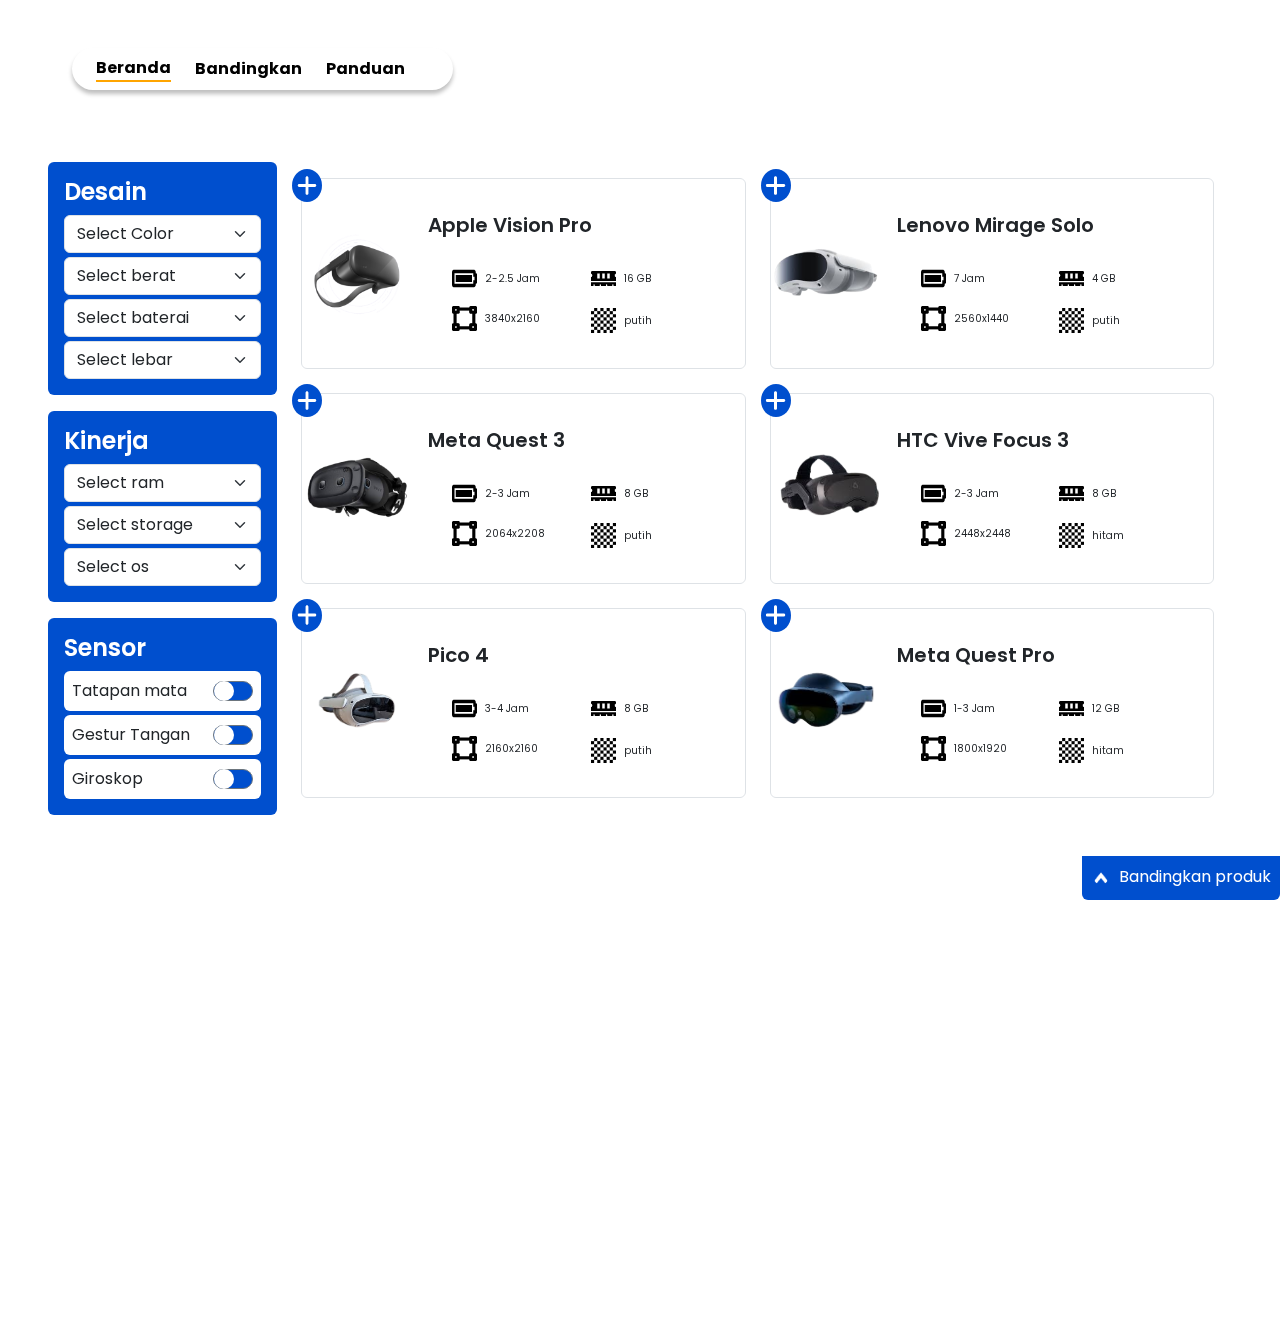
==== page-extra/page-bandingkan.html @ 30a4caac "done" ====
<!DOCTYPE html>
<html lang="en">

<head>
  <meta charset="UTF-8" />
  <meta name="viewport" content="width=device-width, initial-scale=1.0" />
  <title>Vision banding</title>
  <link rel="stylesheet" href="../assets/css/style-bandingkan.css" />
  <link rel="stylesheet" href="../assets/css/navbar.css" />
  <link rel="stylesheet" href="../assets/css/style.css" />
  <link rel="stylesheet" href="../assets/css/footer.css" />
  <link href="https://cdn.jsdelivr.net/npm/bootstrap@5.3.3/dist/css/bootstrap.min.css" rel="stylesheet"
    integrity="sha384-QWTKZyjpPEjISv5WaRU9OFeRpok6YctnYmDr5pNlyT2bRjXh0JMhjY6hW+ALEwIH" crossorigin="anonymous" />
  <link href="https://unpkg.com/aos@2.3.1/dist/aos.css" rel="stylesheet">


</head>
<style>
  @media only screen and (max-width: 480px) {
    .nav {
      position: fixed;
      z-index: 999;
      width: 100%;
      /* Adjust width as needed */
    }

    .nav-button {
      background-color: #fff;
      color: black;
      border-radius: 50%;
      width: 10vw;
      /* Adjust width based on viewport */
      height: 10vw;
      /* Maintain aspect ratio */
      display: flex;
      justify-content: center;
      align-items: center;
      cursor: pointer;
      font-size: 2vw;
      /* Adjust font size based on viewport */
      box-shadow: 0px 4px 4px 0px rgba(0, 0, 0, 0.25);
      position: absolute;
      top: -50px;
      left: 10px;
      z-index: 1000;
    }

    .nav-content {
      position: absolute;
      top: -4vw;
      /* Adjust based on nav-button height */
      left: 15px;
      right: 0;
      width: 80% !important;
      display: flex;
      flex-direction: column;
      background-color: #fff;
      border-radius: 0 0 10px 10px !important;
      transform: scaleY(0);
      transform-origin: top;
      transition: transform 0.3s ease-in-out;
      box-shadow: 0px 4px 4px 0px rgba(0, 0, 0, 0.25);
      border: 1px solid black;
    }

    .nav-content a {
      color: black;
      text-decoration: none;
    }

    .nav-content li {
      list-style-type: none;
      font-weight: bold;
    }

    .nav-content .active {
      border-bottom: 2px solid orange;
    }

    .nav-content.open {
      transform: scaleY(1);
    }
  }
</style>

<body class="overflow-x-hidden">
  <section-bandingkan>
    <!-- Navbar - Bandingkan start -->
    <nav class="navbar nav text-dark p-2 pt-5" data-aos="zoom-in-up" data-aos-duration="1000">
      <div class="nav-button" id="navButton">☰</div>
      <ul
        class="nav-content d-flex justify-content-center align-items-center gap-4 w-auto bg-white p-2 ps-4 pe-4 rounded rounded-5">
        <li class="nav-item active" data-aos="zoom-in-right" data-aos-duration="1000">
          <a href="../index.html">Beranda</a>
        </li>
        <li class="nav-item" data-aos="zoom-in" data-aos-duration="1000">
          <a href="page-bandingkan.html">Bandingkan</a>
        </li>
        <li class="nav-item" data-aos="zoom-in-left" data-aos-duration="1000">
          <a href="page-panduan.html">Panduan</a>
        </li>
        <i class="fa-solid fa-magnifying-glasswed"></i>
      </ul>
    </nav>
    <!-- Navbar - Bandingkan end -->

    <!-- Content - Bandingkan start -->
    <div class="konten-bandingkan d-flex justify-content-center position-relative gap-2 m-5" data-aos="fade-up"
      data-aos-duration="1000">
      <div class="filter d-flex flex-column gap-3" data-aos="fade-right" data-aos-duration="1000">
        <div class="w-100 container-desain p-3 rounded-2" data-aos="flip-up" data-aos-duration="1000"
          data-aos-delay="200">
          <h1 class="fs-4 fw-semibold mb-2 text-white">Desain</h1>
          <div class="gap-1 d-flex flex-column">
            <div class="dropdown">
              <select id="warna" class="form-select"></select>
            </div>

            <div class="dropdown">
              <select id="berat" class="form-select"></select>
            </div>

            <div class="dropdown">
              <select id="baterai" class="form-select"></select>
            </div>

            <div class="dropdown">
              <select id="lebar" class="form-select"></select>
            </div>
          </div>
        </div>

        <div class="w-100 container-desain p-3 rounded-2" data-aos="flip-right" data-aos-duration="1000"
          data-aos-delay="200">
          <h1 class="fs-4 fw-semibold mb-2 text-white">Kinerja</h1>
          <div class="gap-1 d-flex flex-column">
            <div class="dropdown">
              <select id="ram" class="form-select"></select>
            </div>

            <div class="dropdown">
              <select id="storage" class="form-select"></select>
            </div>

            <div class="dropdown">
              <select id="os" class="form-select"></select>
            </div>
          </div>
        </div>

        <div class="w-100 container-desain p-3 rounded-2" data-aos="flip-down" data-aos-duration="1000"
          data-aos-delay="200">
          <h1 class="fs-4 fw-semibold mb-2 text-white">Sensor</h1>
          <div class="gap-1 d-flex flex-column">
            <div class="rounded-2 slider-btn bg-white d-flex justify-content-between align-items-center p-2">
              <p class="m-0">Tatapan mata</p>
              <button
                class="btn-mode d-flex btn border-secondary justify-content-start p-0 rounded-pill align-items-center position-relative"
                style="width: 40px; height: 20px" data-sensor="Tatapan mata"
                onclick="sliderBtn('circle-btn-mata', 'Tatapan mata')">
                <div class="bg-white position-absolute rounded-pill" style="height: 20px; width: 20px"
                  id="circle-btn-mata"></div>
              </button>
            </div>
            <div class="rounded-2 slider-btn bg-white d-flex justify-content-between align-items-center p-2">
              <p class="m-0">Gestur Tangan</p>
              <button
                class="btn-mode d-flex btn border-secondary justify-content-start p-0 rounded-pill align-items-center position-relative"
                style="width: 40px; height: 20px" data-sensor="Gestur Tangan"
                onclick="sliderBtn('circle-btn-tangan', 'Gestur Tangan')">
                <div class="bg-white position-absolute rounded-pill" style="height: 20px; width: 20px"
                  id="circle-btn-tangan"></div>
              </button>
            </div>
            <div class="rounded-2 slider-btn bg-white d-flex justify-content-between align-items-center p-2">
              <p class="m-0">Giroskop</p>
              <button
                class="btn-mode d-flex btn border-secondary justify-content-start p-0 rounded-pill align-items-center position-relative"
                style="width: 40px; height: 20px" data-sensor="Giroskop"
                onclick="sliderBtn('circle-btn-giro', 'Giroskop')">
                <div class="bg-white position-absolute rounded-pill" style="height: 20px; width: 20px"
                  id="circle-btn-giro"></div>
              </button>
            </div>
          </div>
        </div>
      </div>
      <div class="konten d-flex flex-wrap gap-4" id="data-container" data-aos="fade-left" data-aos-duration="1000">
        <!-- data informasi -->
      </div>
    </div>
    <div class="add-banding d- flex justify-content-center flex-column align-items-end" id="add-banding">
      <div id="optionaddBanding" class="p-1 w-100 rounded-top-2 text-center text-white"></div>
      <button onclick="toggleBanding()"
        class="btn rounded-bottom-2 rounded-top-0 d-flex justify-content-between gap-2 align-content-center p-2">
        <img src="../assets/icon/angle-up.png" width="20px" alt="" />
        <a id="productLink" href="page-search-banding.html" class="m-0 text-white text-decoration-none">
          Bandingkan produk
        </a>
      </button>
    </div>

    <!-- Content - Bandingkan end -->

    <!-- Footer - Spec start -->
    <div class="footer pt-5" data-aos="fade-up" data-aos-duration="1000">
      <div class="desc d-flex justify-content-between p-3">
          <div class="data-desc-1">
              <ul class="fw-light">
                  <li class="list-group-item fw-bold fst-italic judul-desc">Explore</li>
                  <div class="grid">
                      <li class="p-1  list-group-item"><a href="../index.html#frame1">Beranda</a> </li>
                      <li class="p-1 list-group-item"><a href="../index.html#frame1">VR</a> </li>
                      <li class="p-1 list-group-item"><a href="page-bandingkan.html">Bandingkan</a> </li>
                      <li class="p-1 list-group-item"><a href="page-panduan.html">Panduan</a> </li>
                  </div>
              </ul>
          </div>

          <div class="data-desc-2">
              <ul>
                  <li class="list-group-item fw-bold judul-desc">Vision</li>
                  <li class="p-1 list-group-item">
                      Virtual Reality atau biasa kita sebut VR adalah suatu teknologi yang
                      memungkinkan manusia untuk melihat dunia yang berbeda.
                  </li>
                  <li class="list-group-item position-relative">
                      <div class="d-flex fbutton">
                          <input type="text" placeholder="Masukan Pesan"
                              class="form-control rounded-3 animate-input" />
                          <button class="btn rounded-3 animate-btn">
                              Kirim
                          </button>
                      </div>
                  </li>
              </ul>
          </div>

          <div class="data-desc-3">
              <img src="../assets/img/Rectangle 84.png" width="300px" class="animate-img" />
          </div>

      </div>
      <div class="d-flex justify-content-center">
          <hr style="width: 95%;" />
      </div>

      <div class="footer-cp">
          <div class="bottom">
              <p class="copyright">© Copyright 2024 by The Visionaries</p>
              <div class="social-icons">
                  <a href="https://www.instagram.com/itclubsmkn5bdg/"><img src="../assets/img/instagram.svg" class="animate-icon"></a>              
                  <img src="../assets/img/facebook.svg" class="mx-2 animate-icon">
                  <img src="../assets/img/linkedin.svg" class="me-2 animate-icon">
                  <img src="../assets/img/twitter.svg" class="animate-icon">
              </div>
          </div>
      </div>
  </div>
    <!-- Footer - Spec end -->
  </section-bandingkan>

  <script src="https://cdn.jsdelivr.net/npm/bootstrap@5.3.3/dist/js/bootstrap.bundle.min.js"
    integrity="sha384-YvpcrYf0tY3lHB60NNkmXc5s9fDVZLESaAA55NDzOxhy9GkcIdslK1eN7N6jIeHz"
    crossorigin="anonymous"></script>
  <script src="https://unpkg.com/aos@2.3.1/dist/aos.js"></script>
  <script>
    AOS.init();
  </script>
  <script src="../assets/js/script-bandingkan.js"></script>
  <script src="../assets/js/img-slide.js"></script>
  <script src="../assets/js/send-data-bandingkan.js"></script>
  <script>
    localStorage.removeItem("key");
  </script>
</body>

</html>
---- assets/css/style-bandingkan.css ----
:root {
  /* primary putih */
  --primary: #ffffff;
  /* secondary biru */
  --secondary: #004fce;
  /* Ternary kuning */
  --Ternary: FFA500;
}

@import url("https://fonts.googleapis.com/css2?family=Poppins:ital,wght@0,100;0,200;0,300;0,400;0,500;0,600;0,700;0,800;0,900;1,100;1,200;1,300;1,400;1,500;1,600;1,700;1,800;1,900&display=swap");

* {
  font-family: "Poppins", sans-serif;
}

/* Content - bandingkan start */
div.konten-items {
  width: 48.6%;
  cursor: pointer;
}

div.konten-items img.position-absolute {
  margin-top: -10px;
  margin-left: -10px;
}

button.btn-mode {
  background-color: var(--secondary);
  border: black 1px solid;
}

button.btn-mode:hover {
  background-color: var(--secondary);
}

div#circle-btn-mata.active,
#circle-btn-tangan.active,
#circle-btn-giro.active {
  right: 0;
}

div.container-desain {
  background-color: var(--secondary);
}

.add-banding {
  position: fixed;
  bottom: 0;
  right: 0;
}

.add-banding button {
  background-color: var(--secondary);
}

.add-banding button:hover {
  background-color: #004fcefa;
}

.sticky {
  position: relative;
}

#optionaddBanding {
  display: none;
  background-color: var(--secondary);
}

#optionaddBanding.active {
  display: block;
}

.konten-items img.rounded-circle {
  background-color: #004fce; 
  padding: 0.3rem;
}

.konten-items img.rounded-circle:hover {
  background-color: gray;
}

/* Content - bandingkan end */

/* footer - bandingkan start */
button.button-footer-panduan {
  background-color: var(--secondary);
  color: var(--primary);
}

/* footer - bandingkan end */

@media only screen and (min-width: 1920px) {
  .filter {
    width: 25%;
  }

  #data-container {
    width: 75%;
  }
  .konten {
    margin: 3rem;
  }
}

@media only screen and (max-width: 1919px) {
  .filter {
    width: 25%;
  }

  #data-container {
    width: 75%;
  }

  .konten {
    margin: 3rem;
  }
}
@media only screen and (max-width: 1366px) {
  .filter {
    width: 25%;
  }

  #data-container {
    width: 75%;
  }

  .konten {
    margin: 1rem;
  }
}

@media only screen and (max-width: 1300px) {
  .filter {
    width: 20%;
  }

  #data-container {
    width: 80%;
  }

  .konten-items h4 {
    font-size: 20px;
  }

  .spek p {
    font-size: 10px;
  }
  .konten {
    margin: 1rem;
  }
}

@media only screen and (max-width: 1215px) {
  .filter {
    width: 100%;
  }

  .konten-bandingkan {
    flex-direction: column;
  }

  #data-container {
    width: 100%;
  }

  .konten-items h4 {
    font-size: 20px;
  }

  .spek p {
    font-size: 10px;
  }
  .konten {
    margin: 0;
  }

  #data-container {
    width: 100%;
  }

  div.konten-items {
    margin: 2rem;
    width: 100%;
    margin: 1rem;
  }
  .konten {
    margin: 0;
  }
}

@media only screen and (max-width: 1024px) {
  #data-container {
    width: 100%;
  }

  div.konten-items {
    margin: 2rem;
    width: 100%;
    margin: 1rem;
  }
  .konten {
    margin: 0;
  }
}
@media only screen and (max-width: 768px) {
  #data-container {
    width: 100%;
  }

  div.konten-items {
    margin: 2rem;
    width: 100%;
    margin: 1rem;
  }
  .konten {
    margin: 0;
  }
}
@media only screen and (max-width: 300px) {
  #data-container {
    width: 100%;
  }

  div.konten-items {
    margin: 2rem;
    width: 100%;
    margin: 1rem;
  }
  .konten {
    margin: 0;
  }
}
---- assets/css/navbar.css ----
.nav {
  width: 20vw;
  margin-left: 5%;
}

.nav ul {
  box-shadow: 0px 4px 4px 0px rgba(0, 0, 0, 0.25);
  -webkit-box-shadow: 0px 4px 4px 0px rgba(0, 0, 0, 0.25);
  -moz-box-shadow: 0px 4px 4px 0px rgba(0, 0, 0, 0.25);
  width: 100%;
}

.nav a {
  color: black;
  text-decoration: none;
}

a {
  color: black;
  text-decoration: none;
}

.nav ul li {
  list-style-type: none;
  font-weight: bold;
}

.nav ul .active {
  border-bottom: 2px solid orange;
}

.nav-button {
  display: none;
}
---- assets/css/style.css ----
@import url("https://fonts.googleapis.com/css2?family=Poppins:ital,wght@0,100;0,200;0,300;0,400;0,500;0,600;0,700;0,800;0,900;1,100;1,200;1,300;1,400;1,500;1,600;1,700;1,800;1,900&display=swap");
@import url("https://fonts.googleapis.com/css2?family=Poppins:ital,wght@0,100;0,200;0,300;0,400;0,500;0,600;0,700;0,800;0,900;1,100;1,200;1,300;1,400;1,500;1,600;1,700;1,800;1,900&family=Saira+Stencil+One&display=swap");

body {
  background-color: #fff;
  font-family: "Poppins", sans-serif;
  --title: 100px;
  --sub-title: 24px;
  --paragraph: 16px;
  --button: 20px;
}

#frame1 {
  padding-bottom: 5%;
  position: relative;
  margin-left: 5%;
  margin-right: 5%;
  height: 865px;
}

#frame1 .nav {
  margin-left: 0%;
}

#frame1 .parent-content {
  display: flex;
}

#frame1 .sub-title {
  font-weight: bold;
  font-size: var(--sub-title);
  margin: 0;
}

#frame1 .title {
  font-weight: bold;
  font-size: var(--title);
  width: 90%;
}

#frame1 .btn-hp {
  padding: 0.5vh 0vh 0.5vh 0vh;
}

#frame1 .btn-hp1,
.btn-hp2 {
  border-radius: 20px;
  font-weight: bold;
  padding-left: 1rem;
  padding-right: 1rem;
  transition: 0.3s ease-in;
}

#frame1 .btn-hp1:hover,
.btn-hp2:hover {
  filter: brightness(90%);
}

#frame1 .btn-hp1 {
  background-color: #004fce;
  font-size: var(--button);
  color: #fff;
}

#frame1 .btn-hp2 {
  font-size: var(--button);
  background-color: orange;
}

#frame1 .left-content {
  margin-left: 1rem;
  margin-top: 3rem;
}

#frame1 .parent-content .left-content hr {
  width: 100%;
}

#frame1 .parent-content .left-content .parent-preview {
  width: 60%;
}

#frame1 .parent-content .left-content .preview {
  display: flex;
}

#frame1 .parent-content .left-content .preview .item1,
.item2,
.item3 {
  width: 100%;
}

#frame1 .parent-content .left-content .preview .item1 img,
.item2 img,
.item3 img {
  width: 100%;
}

#frame1 .parent-content .left-content .preview .item1 .teks1,
.item2 .teks2,
.item3 .teks3 {
  background-color: #d9d9d9;
  font-size: var(--paragraph);
  width: 100%;
  font-weight: bold;
  margin-top: 1rem;
  cursor: default;
}

#frame1 .parent-content .left-content .preview .item3 .teks3 {
  width: 100%;
  margin-left: 0;
}

#frame1 .parent-content .left-content .icon-scroll {
  background-color: #004fce;
  padding: 0.7rem;
  padding-left: 0.8rem;
  padding-right: 0.8rem;
  border-radius: 20px;
  cursor: pointer;
}


#frame1 .parent-content .right-content {
  position: absolute;
  top: 0;
  right: 0;
}

#frame1 .parent-content .right-content .rectangle .teks-vision {
  font-family: "Saira Stencil One", sans-serif;
  transform: rotate(-90deg);
  left: -1vh;
  bottom: 32vh;
  z-index: -1;
}

#frame1 .parent-content .right-content .rectangle .teks-vision .vision {
  font-size: 238px;
  color: #fff;
}

#frame1 .parent-content .right-content .rectangle {
  height: 865px;
  width: 500px;
  background: #004fce;
  z-index: 1;
}

#frame1 .parent-content .right-content .rectangle .orang {
  width: 170%;
  position: absolute;
  margin-left: -80%;
  bottom: 0vh;
  z-index: 999;
}

.item1 img,
.item1 .teks1 {
  transition: opacity 0.5s ease-in-out; 
  opacity: 1; 
}

.hidden {
  opacity: 0; 
}


#frame2 {
  background: #f6f6f6;
  height: 100vh;
  position: relative;
}

#frame2 .rectangle {
  height: 90vh;
  position: absolute;
  width: 160vh;
  border-radius: 30px;
  background-color: #fff;
  padding: 2%;
  border: 1px solid black;
}

#frame2 .rectangle .parent-content {
  display: flex;
}

#frame2 .rectangle .parent-content .left-content .image-content {
  position: relative;
}

#frame2 .rectangle .parent-content .left-content .image-content img {
  width: 70vh;
  height: 60vh;
  border-top-right-radius: 30px;
  border-bottom-right-radius: 30px;
  object-fit: cover;
}

#frame2 .rectangle .parent-content .left-content .image-content .circle {
  height: 5vh;
  width: 5vh;
  position: absolute;
  top: 3vh;
  border-radius: 50%;
  right: 3vh;
  background-color: #111;
  opacity: 70%;
}

#frame2 .rectangle .parent-content .left-content .button {
  display: flex;
  gap: 0.5rem;
  transform: scale(0.9);
  margin-left: -22px;
  margin-top: 7%;
}

#frame2 .rectangle .parent-content .left-content .button button {
  font-family: "Poppins", sans-serif;
  border-radius: 30px;
  padding: 1% 3%;
  font-size: 2.7vh;
  width: 35vh;
  border: none;
  font-weight: 600;
}

#frame2 .rectangle .parent-content .left-content .button .fa-angle-right,
#frame3 .middle .parent-card .card button .fa-angle-right {
  background-color: transparent;
  border: 1px solid white;
  width: 11%;
  font-size: 2.3vh;
  border-radius: 30px;
  padding-top: 1%;
  padding-bottom: 1%;
  margin-left: 2%;
}

#frame2 .rectangle .parent-content .left-content .button .btn1 {
  background-color: #004fce;
  color: #fff;
  padding-top: 2%;
  padding-bottom: 2%;
  transition: ease 0.3s;
}

#frame2 .rectangle .parent-content .left-content .button .btn2 {
  background-color: orange;
  transition: ease 0.3s;
}

#frame2 .rectangle .parent-content .left-content .button .btn1:hover, .button .btn2:hover {
  filter: brightness(90%);
}

#frame2 .rectangle .parent-content .left-content .button .btn2 .fa-angle-right{
  border-color: black;
}

#frame2 .rectangle .parent-content .right-content {
  margin-left: 5%;
}

#frame2 .rectangle .parent-content .right-content .box {
  width: 70vh;
}

#frame2 .rectangle .parent-content .right-content .box .title-box {
  padding-top: 4%;
  padding-bottom: 2%;
  background-color: #004fce;
  text-align: center;
  color: #fff;
  border-top-right-radius: 30px;
  border-top-left-radius: 30px;
}

#frame2 .rectangle .parent-content .right-content .box .title-box h1 {
  font-size: 3vh;
  font-weight: bold;
}

#frame2 .rectangle .parent-content .right-content .box .body-box {
  padding: 1rem;
  background-color: #fafafa;
  border-bottom-left-radius: 30px;
  border-bottom-right-radius: 30px;
  position: relative;
  height: 35vh;
}

#frame2 .rectangle .parent-content .right-content .box .body-box p {
  line-height: 2;
  font-size: calc(2.3vh);
}
#frame2 .rectangle .parent-content .right-content .box .body-box .swicth {
  right: 2rem;
  bottom: 1rem;
  position: absolute;
  display: flex;
  gap: 0.5rem;
}

#frame2 .rectangle .parent-content .right-content .box .body-box .swicth i {
  background-color: orange;
  padding: 0.4rem;
  font-size: 2vh;
  cursor: pointer;
  border-radius: 2rem;
}

  #frame2 .rectangle .parent-content .right-content .mini-image {
    margin-top: 2rem;
    overflow: hidden;
    width: 100%;
    position: relative;
  }

  #frame2 .rectangle .parent-content .right-content .mini-image .image img {
    width: 33vh;
    height: 33vh;
    border-radius: 30px;
    object-fit: cover;
    transition: transform 0.5s ease-in-out;
  }
  
  #frame2 .rectangle .parent-content .right-content .mini-image .image {
  display: flex;
  gap: 7%;
}

.image-slide-left {
  transform: translateX(-100%);
}

.image-slide-right {
  transform: translateX(100%);
}

.image-active {
  transform: translateX(0);
} 


#frame3 {
  height: 115vh;
  background-color: #fff;
}

#frame3 .topbar {
  height: 20vh;
  background: #fff;
  border-bottom-right-radius: 100px;
  text-align: center;
  padding-top: 2vh;
  border-bottom-left-radius: 100px;
}

#frame3 .topbar h1 {
  font-size: 9vh;
  font-weight: bold;
  padding-top: 3vh;
}

#frame3 .top {
  display: flex;
  margin-top: 3vh;
  justify-content: space-between;
}

#frame3 .top h1 {
  font-size: 3vh;
  font-weight: bold;
}

#frame3 .top .icon-container i {
  font-size: 4vh;
  border-radius: 50%;
}

.icon-container {
  position: relative;
  display: inline-block;
}

.tooltip-text {
  visibility: hidden;
  width: 150px;
  background-color: #333;
  color: #fff;
  text-align: center;
  border-radius: 6px;
  padding: 5px;
  position: absolute;
  z-index: 1;
  bottom: 120%; /* Mengatur jarak tooltip dari ikon */
  left: -50%; /* Menempatkan tooltip di posisi standar */
  transform: translateX(-50%); /* Menjaga tooltip tetap di tengah */
  opacity: 0;
  transition: opacity 0.3s;
  font-size: 2vh;
}

.tooltip-text::after {
  content: "";
  position: absolute;
  top: 100%; /* Ujung segitiga di bawah tooltip */
  right: 25%; /* Menempatkan ujung segitiga sekitar -45 derajat dari ikon */
  transform: rotate(-45deg); /* Memutar segitiga kecil agar berposisi miring */
  border-width: 7px;
  border-style: solid;
  border-color: #333 transparent transparent transparent;
}

.icon-container:hover .tooltip-text {
  visibility: visible;
  opacity: 1;
}



#frame3 .midlle {
  position: relative;
}

#frame3 .middle .text-back {
  position: absolute;
  font-family: "Saira Stencil One", sans-serif;
  font-size: 19vw;
  color: #eaeaea;
  opacity: 0.6;
  left: 10vh;
}

#frame3 .middle .parent-card {
  display: flex;    
  justify-content: center;
  align-items: center;
  gap: 20vh;
}

#frame3 .middle .parent-card .card {
  background-color: transparent;
  border: none;
  text-align: center;
}

#frame3 .middle .parent-card .card img {
  width: 35vh;
}

#frame3 .middle .parent-card .card h1 {
  font-size: 3vh;
  font-weight: bold;
}

#frame3 .middle .parent-card .card p {
  font-size: 2.2vh;
}

#frame3 .middle .parent-card .card button {
  border: none;
  background-color: #004fce;
  width: 60%;
  color: #fff;
  border-radius: 20vh;
  font-weight: bold;
  font-size: 2.2vh;
  padding: 1vh 0.4vh 1vh 0.4vh;
  transition: ease 0.3s;
}

#frame3 .middle .parent-card .card button:hover {
  filter: brightness(90%);
}

#frame3 .middle .parent-card .card button i {
  width: 14% !important;
  font-size: 2vh !important;
}

#frame3 .bottom .parent .side-left .top,
.side-right .top {
  width: 8vh;
  height: 3vh;
  background-color: orange;
  border-radius: 10vh;
}

#frame3 .bottom .parent .side-left .bottom,
.side-right .bottom {
  width: 15vh;
  height: 3vh;
  border-radius: 10vh;
  background-color: orange;
  margin-top: 1vh;
}

#frame3 .bottom .parent .side-left .bottom {
  margin-left: 2vh;
}

#frame3 .bottom .parent .side-right .bottom {
  margin-left: -9vh;
}

#frame3 .bottom .parent b, #frame3 .bottom .parent i {
  font-size: 2vh;
}

#frame4 {
  height: 880px;
  background-color: #fff;
}

#frame4 .line {
  display: flex;
  align-items: center;
}

#frame4 .line .left,
.line .center,
.line .right {
  height: 30px;
  width: 100%;
  background-color: #004fce;
  filter: brightness(0.8);
}

#frame4 .line .center {
  filter: brightness(1);
  height: 40px;
}

#frame4 .review {
  font-family: "Poppins", sans-serif;
  padding-top: 2%
}

#frame4 .review h1 {
  font-size: calc(var(--title) - 35px);
}

#frame4 .parent-card {
  display: grid;
  grid-template-columns: auto auto auto;
  scale: 0.9;
  gap: 2%;
}

#frame4 .parent-card .card {
  border: 1px solid black;
  background-color: #fdfdfd;
  padding: 4%;
  border-radius: 30px;
  height: calc(100% + 4%);
}

#frame4 .parent-card .card .card-head {
  display: flex;
  justify-content: space-between;
  align-items: center;
}

#frame4 .parent-card .card .card-head .label {
  font-size: var(--button);
  background-color: #004fce;
  color: white;
  padding: 2% 3%;
  border-radius: 30px;
  font-weight: 600;
}

#frame4 .parent-card .card .card-head .date {
  font-size: calc(var(--paragraph) + 2px);
  padding-top: 3%;
}

#frame4 .parent-card .card .card-body h1 {
  font-size: calc(var(--sub-title) + 8px);
}

#frame4 .parent-card .card .card-body p {
  font-size: var(--button);
}

#frame4 .parent-card .card .card-body ul li {
  font-size: var(--button);
}

#frame4 .parent-card .card .card-footer {
  display: flex;
  justify-content: start;
  background-color: transparent;
  gap: 2%;
  padding-top: 5%;
  height: 65px;
}

#frame4 .parent-card .card .card-footer img {
  width: 40px;
  height: 40px;
}

#frame4 .parent-card .card .card-footer p {
  font-size: var(--paragraph);
  padding-top: 1.5%;
}

#frame4 .parent-card .center {
  display: flex;
  flex-direction: column;
  gap: 4%;
}

#frame5 {
  background-color: #004fce;
  height: calc(100%);
  position: relative;
  padding-top: 4%;
}

#frame5 .text-behind {
  position: absolute;
}

#frame5 .text-behind .benefit {
  font-family: "Saira Stencil One", sans-serif;
  font-size: 21vw;
  color: #c1c1c1;
  opacity: 0.3;
}

#frame5 .top {
  display: flex;
  justify-content: space-between;
}

#frame5 .top .icon-left {
  margin-left: 4%;
  display: flex;
  flex-direction: column;
  gap: 5%;
}

#frame5 .top .icon-right {
  margin-right: 4%;
}

#frame5 .top .icon-left .top {
  width: 35px;
  height: 35px;
  border-radius: 10px;
  background-color: #fff;
  margin-left: 50%;
}

#frame5 .top .icon-left .bottom {
  width: 45px;
  height: 35px;
  border-radius: 1vh;
  background-color: orange;
}

#frame5 .text h1 {
  color: #fff;
  font-weight: 700;
  font-size: calc(var(--title) - 35px);
  margin-top: 3vh;
}

#frame5 .top .icon-right .top {
  width: 35px;
  height: 35px;
  border-radius: 10px;
  background-color: #fff;
}

#frame5 .center {
  display: flex;
  justify-content: space-between;
}

#frame5 .center .left .rectangle {
  position: relative;
  width: 530px;
  margin-top: 15%;
  height: 500px;
  border-top-right-radius: 30px;
  border-bottom-right-radius: 30px;
  background: linear-gradient(#fff, #002a67);
}

#frame5 .center .left .rectangle .image {
  position: absolute;
  left: 0;
  top: -9%;
}

#frame5 .center .left .rectangle .image img {
  width: 125%;
}

#frame5 .center .right .info {
  display: grid;
  grid-template-columns: auto auto;
  gap: 5%;
  scale: 0.8;
  margin-top: 4%;
  margin-left: 5%;
}

#frame5 .center .right .info .card {
  padding: 8%;
  position: relative;
}

#frame5 .center .right .info .card .icon {
  position: absolute;
  border-radius: 50%;
  width: 30px;
  height: 30px;
  background-color: #2c4e80;
}

#frame5 .center .right .info .card .content i {
  color: #fff;
  font-size: var(--sub-title);
  background-color: #2c4e80;
  border-radius: 50%;
  padding: 5%;
  margin-bottom: 3%;
}

#frame5 .center .right .info .card .content h1 {
  font-size: var(--sub-title);
  font-weight: 700;
}

#frame5 .center .right .info .card .content p {
  font-size: var(--button);
}

#frame5 .center .right .info .item-top-left {
  border-top-right-radius: 150px;
}

#frame5 .center .right .info .item-top-left .icon {
  right: 2vh;
  bottom: 2vh;
}

#frame5 .center .right .info .item-top-right {
  border-top-left-radius: 150px;
  text-align: right;
}

#frame5 .center .right .info .item-top-right .icon {
  left: 2vh;
  bottom: 2vh;
}

#frame5 .center .right .info .item-bottom-left {
  border-bottom-right-radius: 150px;
}

#frame5 .center .right .info .item-bottom-left .icon {
  right: 2vh;
  top: 2vh;
}

#frame5 .center .right .info .item-bottom-right {
  border-bottom-left-radius: 150px;
  text-align: right;
}

#frame5 .center .right .info .item-bottom-right .icon {
  left: 2vh;
  top: 2vh;
}

#frame5 .bottom {
  display: flex;
  padding: 3% 0;
  justify-content: space-between;
}

#frame5 .bottom .icon-right {
  margin-left: 4vh;
  display: flex;
  flex-direction: column;
  gap: 1vh;
}

#frame5 .bottom .icon-right {
  margin-right: 4vh;
}

#frame5 .bottom .icon-right .bottom {
  width: 5.5vh;
  height: 4.5vh;
  border-radius: 1vh;
  background-color: orange;
  margin-left: -3.5vh;
}

#frame5 .bottom .icon-right .top {
  width: 4vh;
  height: 4vh;
  border-radius: 1vh;
  background-color: #fff;
}

#frame5 .bottom .icon-left .top {
  width: 4vh;
  height: 4vh;
  border-radius: 1vh;
  background-color: #fff;
  margin-left: 7vh;
  margin-top: 5.3vh;
}
#frame6 {
  background-image: url("/assets/img/backKomponen.png");
  /* background-size: cover; */
  /* height: 104vh; */
  background-repeat: no-repeat;
}
#frame6 #dekorasiKomponen1 {
  background-color: #ffa500;
  width: 6vw;
  height: 3vh;
}
#frame6 #dekorasiKomponen2 {
  background-color: #ffa500;
  width: 6vw;
  height: 3vh;
  margin-left: 3rem;
}
#frame6 .text-center {
  font-weight: 700;
  font-size: calc(var(--title) - 35px);
}
#frame6 .isiFrame6 .row .col .row-cols-2 .col .border{
  width: 90%;
  height: 80%;
}
#frame6 .isiFrame6 .row .col #judulIsiTextKomponen {
  font-size: 24px;
  padding-inline-start: 1rem;
}
#frame6 .isiFrame6 .row .col #isiTextKomponen {
  font-size: var(--button)   !important;
  padding-inline-start: 1rem;
}
#frame6 .isiFrame6 .row .col #isiTengahKomponen {
  height: 25vh;
  width: 20vw;
}
#frame7 .row .col #judulPerbandingan {
  width: 40vw;
  font-size: 50px;
}
#frame7 .row .col #kelompokForm input {
  border: none;
  background-color: #ffffff;
  color: #000000;
  border: 1px solid #ADA7A7;
  font-weight: 500;
}
#kelompokForm #bandingkanForm {
  width: 25vw;
}
#kelompokForm #bandingkanForm1 {
  width: 34vw;
}

#frame7 #gambartesting {
  height: 15vh;
  width: 100%;
}
#frame7 .row .adaaja {
  width: 30vw;
}
#frame7 .row .col #kelompokForm #buttonbandingkankiri {
  font-size: 14px;
  width: 7.8vw;
  text-align: center;
  margin-left: 1rem;
  margin-right: 1rem;
  height: max-content;
}
#frame7 .row .adaaja #dekorasiBandingkan1 {
  width: 5vw;
  height: 2vh;
  background-color: #ffb324;
}
#frame7 .row .adaaja #dekorasiBandingkan2 {
  width: 7vw;
  height: 2vh;
  background-color: #ffa500;
}
#frame7 .btn {
    color: #ffffff;
    background-color: #004fce;
}
#frame7 .row .col .gambarBanding img{
  width: 80%;
}
#footer {
    width: 100%;
    margin-top: 7rem;
}
#footer .row .col #judulKiriFooter {
  font-size: 20px;
}
#footer .row #judulTengahFooter {
  font-size: 24px;
}
#footer .btn {
    color: #ffffff;
    background-color: #004fce;
}
#footer .col #wandiPengertianFooter {
  width: 25vw;
}
#footer .col .d-flex #wandiInputFooter {
  width: 20vw;
  background-color: #d1d1d1;
}
#footer .col .d-flex #wandiButtonFooter {
  position: absolute;
  left: 67.2%;
}

#footer .copyright {
  font-size: 24px;
}

#footer .col #wandiGambarFooter {
  width: 27vw;
}
---- assets/css/footer.css ----
/* laptop and tablet */
@media only screen and (min-width: 1920px) {
  .footer .desc {
    gap: 3rem;
  }
  .footer .bottom {
    padding: 0.5rem 3rem;
    display: flex;
    justify-content: space-between;
  }

  .footer .data-desc-2 {
    width: 30%;
  }
  .footer .data-desc-1 ul li {
    font-size: 20px;
  }

  .footer .data-desc-2 ul li {
    font-size: 20px;
  }
  .footer .data-desc-2 ul li.judul-desc {
    font-size: 24px;
  }

  .footer .desc .data-desc-2 input {
    background-color: #d9d9d9;
    color: #000;
    font-size: 16px;
  }

  .footer .desc .data-desc-2 button {
    background-color: #004fce;
    color: #fff;
    font-size: 16px;
  }

  .footer .bottom p {
    font-size: 20px;
  }

  .footer .data-desc-2 button:hover {
    background-color: #989898;
  }
}

@media only screen and (max-width: 1920px) {
  .footer .desc {
    gap: 3rem;
  }
  .footer .bottom {
    padding: 0.5rem 3rem;
    display: flex;
    justify-content: space-between;
  }

  .footer .data-desc-2 {
    width: 30%;
  }
  .footer .data-desc-1 ul li {
    font-size: 20px;
  }

  .footer .data-desc-2 ul li {
    font-size: 20px;
  }
  .footer .data-desc-2 ul li.judul-desc {
    font-size: 24px;
  }

  .footer .desc .data-desc-2 input {
    background-color: #d9d9d9;
    color: #000;
    font-size: 16px;
  }

  .footer .desc .data-desc-2 button {
    background-color: #004fce;
    color: #fff;
    font-size: 16px;
  }

  .footer .bottom p {
    font-size: 20px;
  }

  .footer .data-desc-2 button:hover {
    background-color: #989898;
  }
}
@media only screen and (max-width: 1366px) {
  .footer .desc {
    gap: 3rem;
  }
  .footer .bottom {
    padding: 0.5rem 3rem;
    display: flex;
    justify-content: space-between;
  }

  .footer .data-desc-2 {
    width: 30%;
  }

  .footer .desc .data-desc-2 input {
    background-color: #d9d9d9;
    color: #000;
  }

  .footer .desc .data-desc-2 button {
    background-color: #004fce;
    color: #fff;
  }

  .footer .data-desc-2 button:hover {
    background-color: #989898;
  }
  .footer .data-desc-1 ul li {
    font-size: 16px;
  }

  .footer .data-desc-2 ul li {
    font-size: 16px;
  }
  .footer .data-desc-2 ul li.judul-desc {
    font-size: 20px;
  }

  .footer .desc .data-desc-2 input {
    background-color: #d9d9d9;
    color: #000;
    font-size: 12px;
  }

  .footer .desc .data-desc-2 button {
    background-color: #004fce;
    color: #fff;
    font-size: 12px;
  }

  .footer .bottom p {
    font-size: 16px;
  }
}

/* mobile */
@media only screen and (max-width: 768px) {
  .footer .desc {
    flex-direction: column;
    gap: 1rem;
  }
  .footer .desc .data-desc-1 {
    width: 100%;
  }
  .footer .desc .data-desc-1 ul {
    display: flex;
    gap: 1rem;
    justify-content: center;
  }
  .footer .desc .data-desc-2 {
    width: 100%;
  }
  .footer .desc .data-desc-1 ul {
    padding: 0;
  }
  .footer .desc .data-desc-2 ul {
    padding: 0;
  }
  .footer .desc .data-desc-3 {
    display: none;
  }
  .footer .bottom {
    padding: 0.5rem 1rem;
    display: flex;
    justify-content: space-between;
  }
  .footer .desc .data-desc-1 .grid {
    display: flex;
    gap: 1rem;
  }
}
@media only screen and (max-width: 480px) {
  .footer .desc {
    flex-direction: column;
    gap: 1rem;
  }
  .footer .desc .data-desc-1 {
    width: 100%;
  }
  .footer .desc .data-desc-1 ul {
    display: flex;
    flex-wrap: wrap;
    gap: 1rem;
    justify-content: center;
  }
  .footer .desc .data-desc-2 {
    width: 100%;
  }
  .footer .desc .data-desc-1 ul {
    padding: 0;
  }
  .footer .desc .data-desc-1 .grid {
    display: grid;
    grid-template-columns: auto auto;
    gap: 1rem;
  }
  .footer .desc .data-desc-2 ul {
    padding: 0;
  }
  .footer .desc .data-desc-3 {
    display: none;
  }

  .footer .bottom {
    padding: 0.5rem 1rem;
    text-align: center;
    display: flex;
    justify-content: center;
    align-items: center;
    flex-direction: column;
  }
}
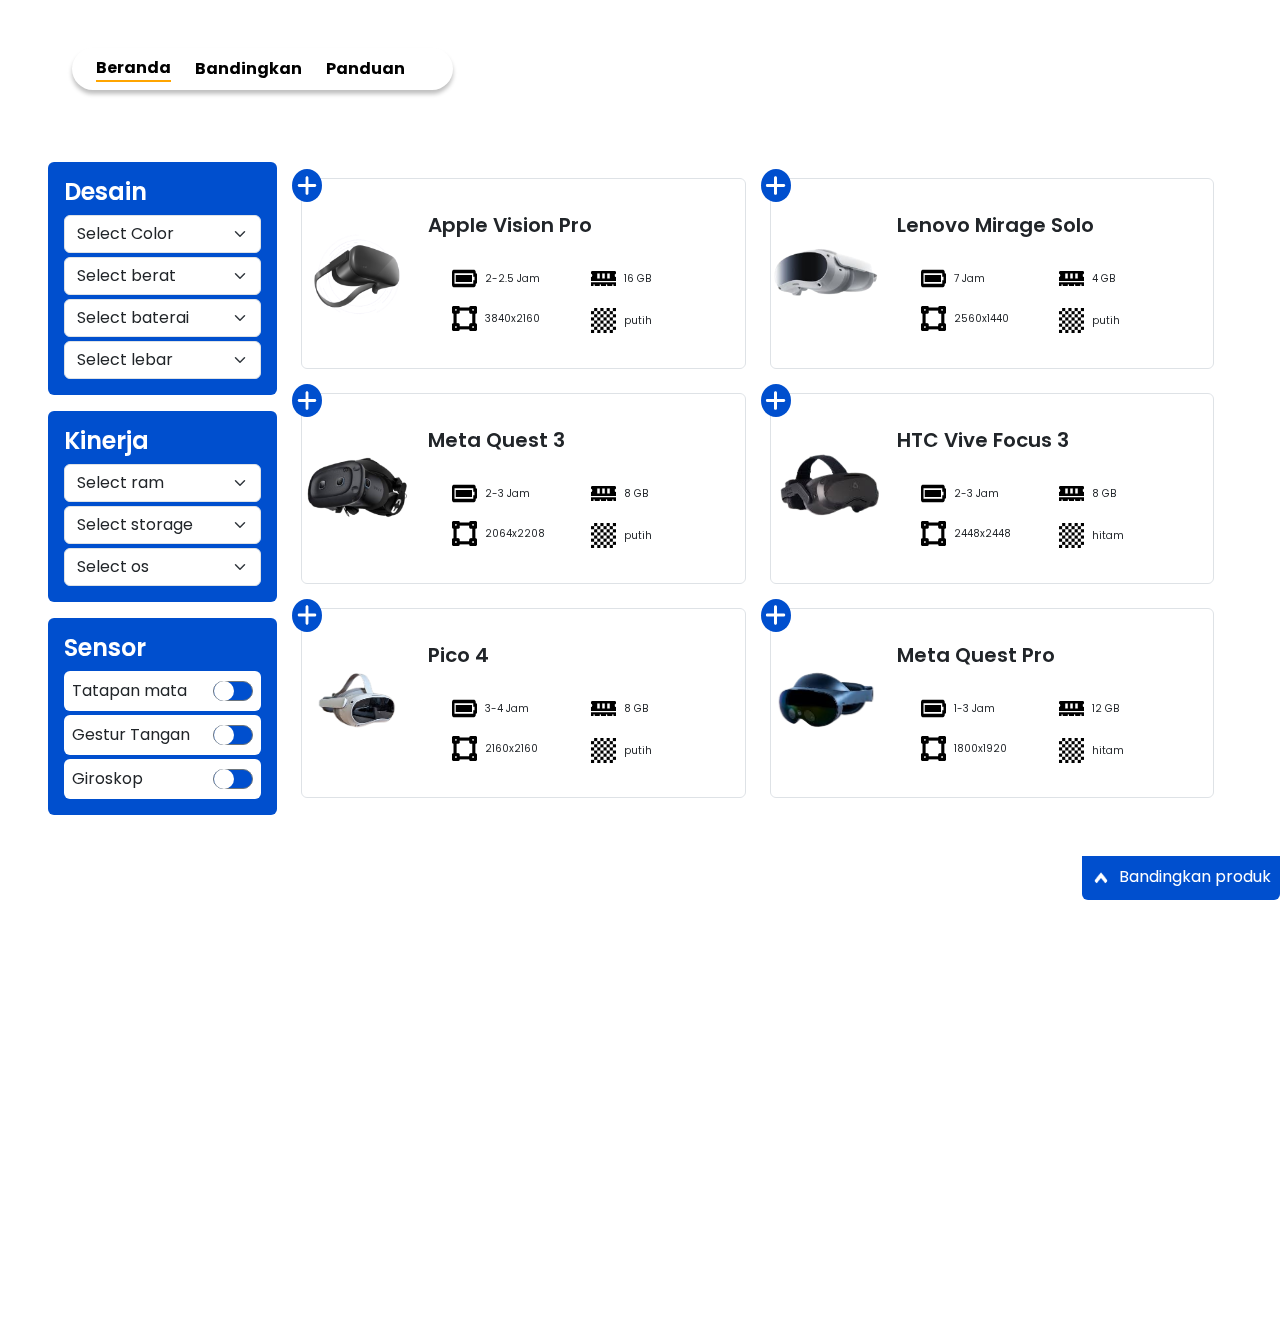
==== commit 650f5b6f: "matte" ====
--- a/page-extra/page-bandingkan.html
+++ b/page-extra/page-bandingkan.html
@@ -209,10 +209,10 @@
               <ul class="fw-light">
                   <li class="list-group-item fw-bold fst-italic judul-desc">Explore</li>
                   <div class="grid">
-                      <li class="p-1  list-group-item"><a href="../index.html#frame1">Beranda</a> </li>
-                      <li class="p-1 list-group-item"><a href="../index.html#frame1">VR</a> </li>
-                      <li class="p-1 list-group-item"><a href="page-bandingkan.html">Bandingkan</a> </li>
-                      <li class="p-1 list-group-item"><a href="page-panduan.html">Panduan</a> </li>
+                      <li class="p-1 list-group-item"><a class="text-black text-decoration-none" href="../index.html#frame1">Beranda</a> </li>
+                      <li class="p-1 list-group-item"><a class="text-black text-decoration-none" href="../index.html#frame3">VR</a> </li>
+                      <li class="p-1 list-group-item"><a class="text-black text-decoration-none" href="page-bandingkan.html">Bandingkan</a> </li>
+                      <li class="p-1 list-group-item"><a class="text-black text-decoration-none" href="page-panduan.html">Panduan</a> </li>
                   </div>
               </ul>
           </div>
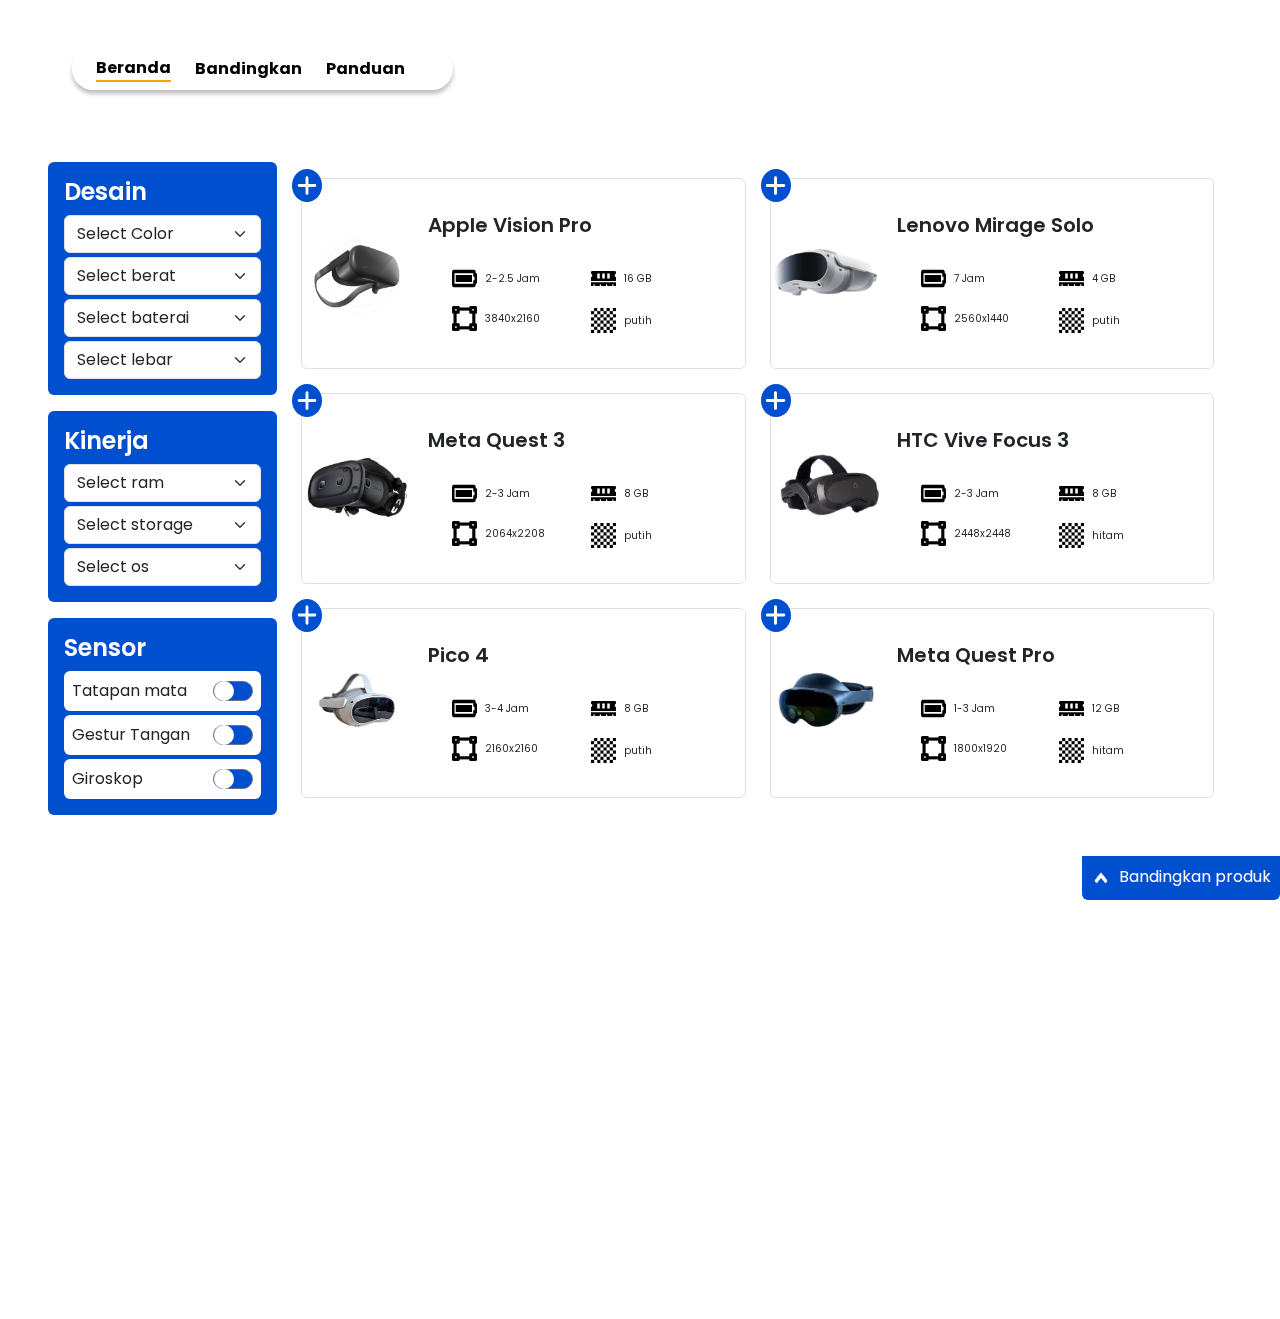
==== commit ba1f7757: "nav" ====
--- a/page-extra/page-bandingkan.html
+++ b/page-extra/page-bandingkan.html
@@ -21,6 +21,7 @@
       position: fixed;
       z-index: 999;
       width: 100%;
+      margin: 1rem;
       /* Adjust width as needed */
     }
 
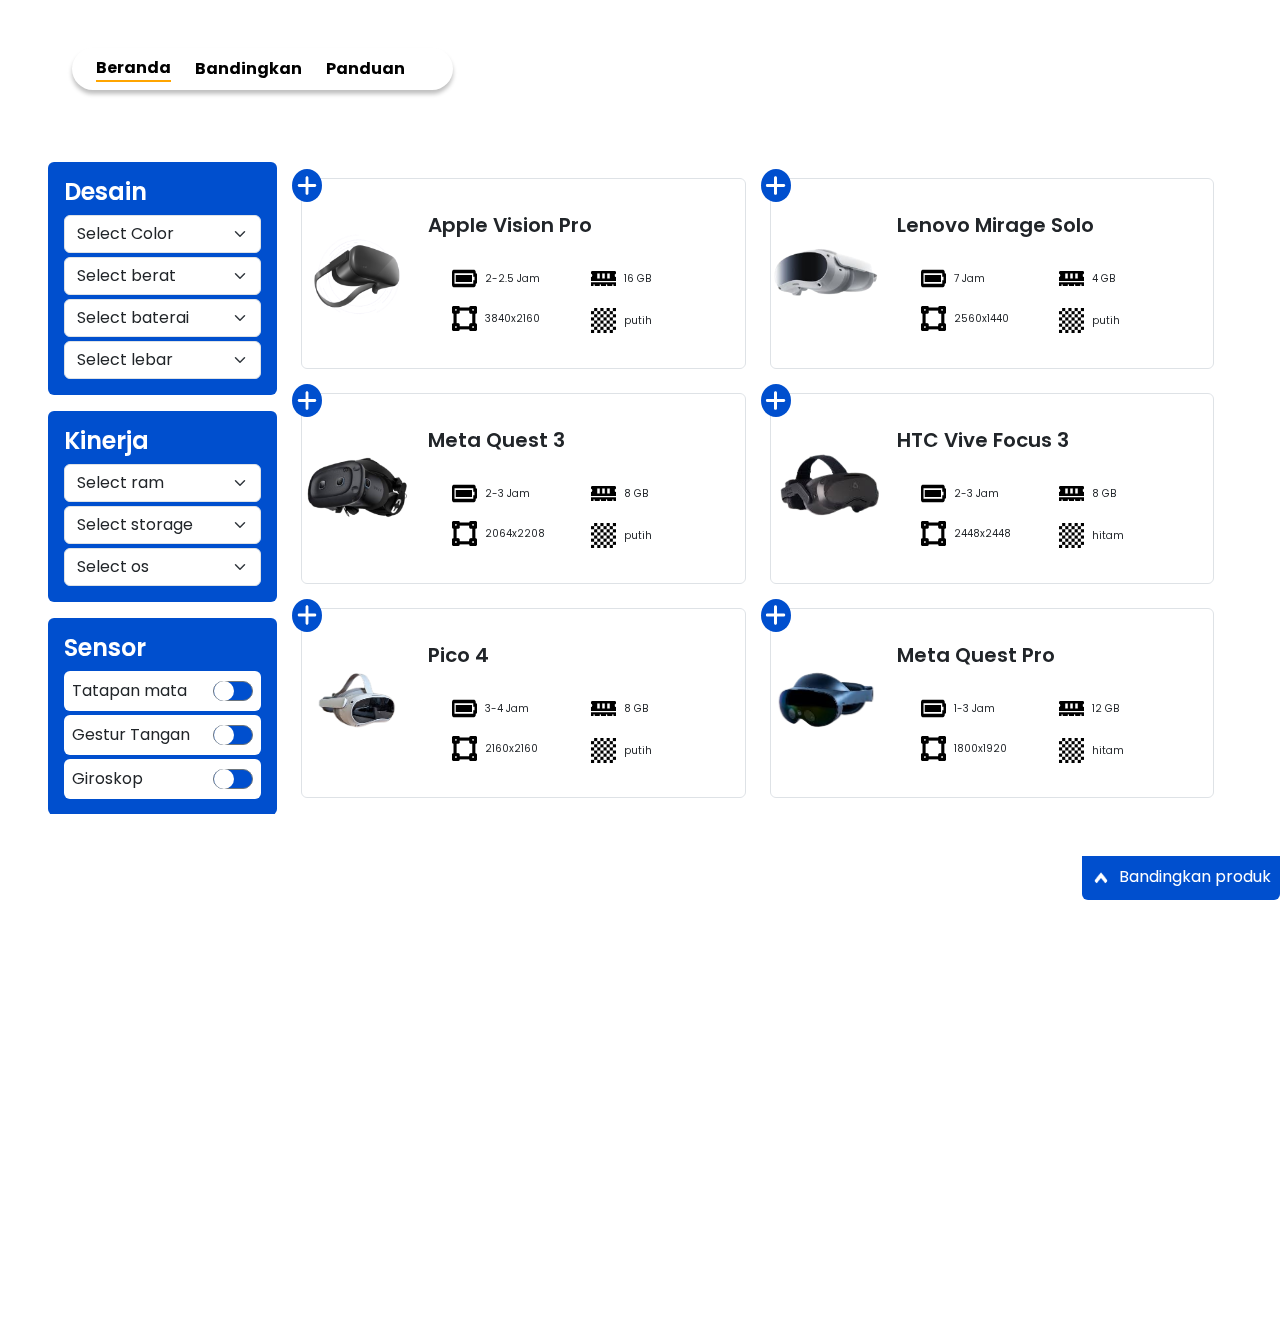
==== commit b41c8f8f: "overflow" ====
--- a/page-extra/page-bandingkan.html
+++ b/page-extra/page-bandingkan.html
@@ -106,7 +106,7 @@
     <!-- Navbar - Bandingkan end -->
 
     <!-- Content - Bandingkan start -->
-    <div class="konten-bandingkan d-flex justify-content-center position-relative gap-2 m-5" data-aos="fade-up"
+    <div class="konten-bandingkan overflow-hidden d-flex justify-content-center position-relative gap-2 m-5" data-aos="fade-up"
       data-aos-duration="1000">
       <div class="filter d-flex flex-column gap-3" data-aos="fade-right" data-aos-duration="1000">
         <div class="w-100 container-desain p-3 rounded-2" data-aos="flip-up" data-aos-duration="1000"
--- a/assets/css/style-bandingkan.css
+++ b/assets/css/style-bandingkan.css
@@ -13,6 +13,9 @@
   font-family: "Poppins", sans-serif;
 }
 
+body {
+  overflow-x: hidden;
+}
 /* Content - bandingkan start */
 div.konten-items {
   width: 48.6%;
--- a/assets/css/style.css
+++ b/assets/css/style.css
@@ -8,7 +8,32 @@
   --sub-title: 24px;
   --paragraph: 16px;
   --button: 20px;
-}
+  overflow-x: hidden;
+}
+
+/* menghilangkan scrollbar */
+#frame1 {
+  overflow: hidden;
+}
+#frame2 {
+  overflow: hidden;
+}
+#frame3 {
+  overflow: hidden;
+}
+#frame4 {
+  overflow: hidden;
+}
+#frame5 {
+  overflow: hidden;
+}
+#frame6 {
+  overflow: hidden;
+}
+#frame7 {
+  overflow: hidden;
+}
+/* end */
 
 #frame1 {
   padding-bottom: 5%;
@@ -910,6 +935,10 @@
 #frame7 .row .col .gambarBanding img{
   width: 80%;
 }
+
+#frame7 img {
+ object-fit: contain;
+}
 #footer {
     width: 100%;
     margin-top: 7rem;
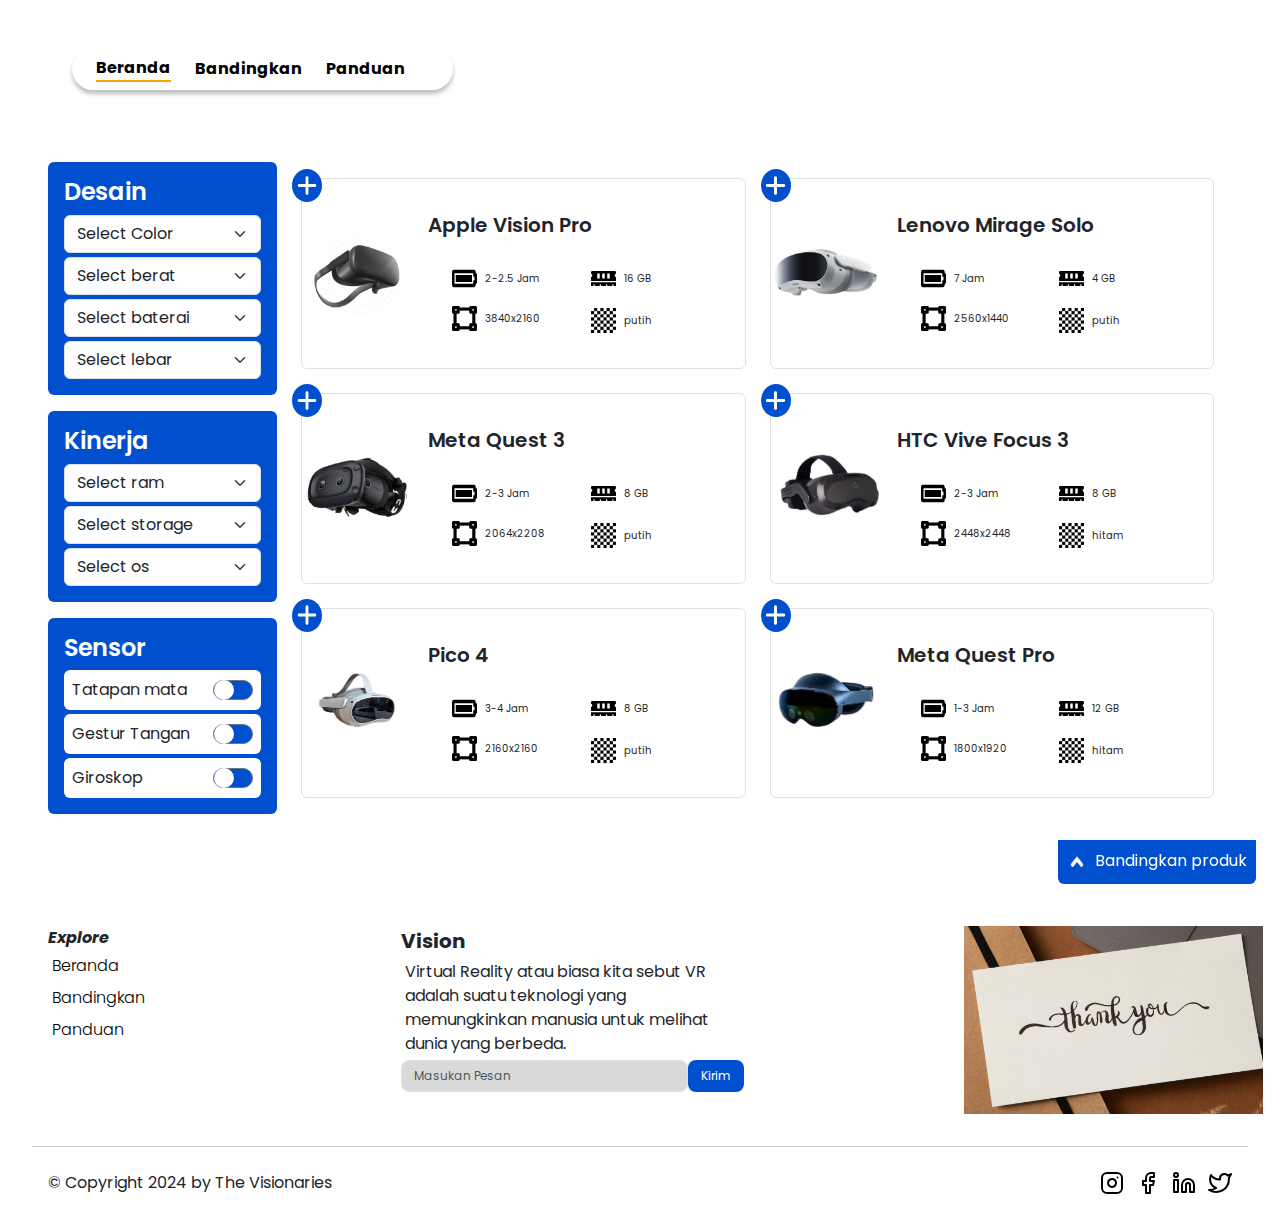
==== commit eb0c2d0f: "done carousel" ====
--- a/page-extra/page-bandingkan.html
+++ b/page-extra/page-bandingkan.html
@@ -1,279 +1,336 @@
 <!DOCTYPE html>
 <html lang="en">
-
-<head>
-  <meta charset="UTF-8" />
-  <meta name="viewport" content="width=device-width, initial-scale=1.0" />
-  <title>Vision banding</title>
-  <link rel="stylesheet" href="../assets/css/style-bandingkan.css" />
-  <link rel="stylesheet" href="../assets/css/navbar.css" />
-  <link rel="stylesheet" href="../assets/css/style.css" />
-  <link rel="stylesheet" href="../assets/css/footer.css" />
-  <link href="https://cdn.jsdelivr.net/npm/bootstrap@5.3.3/dist/css/bootstrap.min.css" rel="stylesheet"
-    integrity="sha384-QWTKZyjpPEjISv5WaRU9OFeRpok6YctnYmDr5pNlyT2bRjXh0JMhjY6hW+ALEwIH" crossorigin="anonymous" />
-  <link href="https://unpkg.com/aos@2.3.1/dist/aos.css" rel="stylesheet">
-
-
-</head>
-<style>
-  @media only screen and (max-width: 480px) {
-    .nav {
-      position: fixed;
-      z-index: 999;
-      width: 100%;
-      margin: 1rem;
-      /* Adjust width as needed */
+  <head>
+    <meta charset="UTF-8" />
+    <meta name="viewport" content="width=device-width, initial-scale=1.0" />
+    <title>Vision banding</title>
+    <link rel="stylesheet" href="../assets/css/style-bandingkan.css" />
+    <link rel="stylesheet" href="../assets/css/navbar.css" />
+    <link rel="stylesheet" href="../assets/css/style.css" />
+    <link rel="stylesheet" href="../assets/css/footer.css" />
+    <link
+      href="https://cdn.jsdelivr.net/npm/bootstrap@5.3.3/dist/css/bootstrap.min.css"
+      rel="stylesheet"
+      integrity="sha384-QWTKZyjpPEjISv5WaRU9OFeRpok6YctnYmDr5pNlyT2bRjXh0JMhjY6hW+ALEwIH"
+      crossorigin="anonymous"
+    />
+    <!-- <link href="https://unpkg.com/aos@2.3.1/dist/aos.css" rel="stylesheet"> -->
+  </head>
+  <style>
+    @media only screen and (max-width: 480px) {
+      .nav {
+        position: fixed;
+        z-index: 999;
+        width: 100%;
+        margin: 1rem;
+        /* Adjust width as needed */
+      }
+
+      .nav-button {
+        background-color: #fff;
+        color: black;
+        border-radius: 50%;
+        width: 10vw;
+        /* Adjust width based on viewport */
+        height: 10vw;
+        /* Maintain aspect ratio */
+        display: flex;
+        justify-content: center;
+        align-items: center;
+        cursor: pointer;
+        font-size: 2vw;
+        /* Adjust font size based on viewport */
+        box-shadow: 0px 4px 4px 0px rgba(0, 0, 0, 0.25);
+        position: absolute;
+        top: -50px;
+        left: 10px;
+        z-index: 1000;
+      }
+
+      .nav-content {
+        position: absolute;
+        top: -4vw;
+        /* Adjust based on nav-button height */
+        left: 15px;
+        right: 0;
+        width: 80% !important;
+        display: flex;
+        flex-direction: column;
+        background-color: #fff;
+        border-radius: 0 0 10px 10px !important;
+        transform: scaleY(0);
+        transform-origin: top;
+        transition: transform 0.3s ease-in-out;
+        box-shadow: 0px 4px 4px 0px rgba(0, 0, 0, 0.25);
+        border: 1px solid black;
+      }
+
+      .nav-content a {
+        color: black;
+        text-decoration: none;
+      }
+
+      .nav-content li {
+        list-style-type: none;
+        font-weight: bold;
+      }
+
+      .nav-content .active {
+        border-bottom: 2px solid orange;
+      }
+
+      .nav-content.open {
+        transform: scaleY(1);
+      }
     }
-
-    .nav-button {
-      background-color: #fff;
-      color: black;
-      border-radius: 50%;
-      width: 10vw;
-      /* Adjust width based on viewport */
-      height: 10vw;
-      /* Maintain aspect ratio */
-      display: flex;
-      justify-content: center;
-      align-items: center;
-      cursor: pointer;
-      font-size: 2vw;
-      /* Adjust font size based on viewport */
-      box-shadow: 0px 4px 4px 0px rgba(0, 0, 0, 0.25);
-      position: absolute;
-      top: -50px;
-      left: 10px;
-      z-index: 1000;
-    }
-
-    .nav-content {
-      position: absolute;
-      top: -4vw;
-      /* Adjust based on nav-button height */
-      left: 15px;
-      right: 0;
-      width: 80% !important;
-      display: flex;
-      flex-direction: column;
-      background-color: #fff;
-      border-radius: 0 0 10px 10px !important;
-      transform: scaleY(0);
-      transform-origin: top;
-      transition: transform 0.3s ease-in-out;
-      box-shadow: 0px 4px 4px 0px rgba(0, 0, 0, 0.25);
-      border: 1px solid black;
-    }
-
-    .nav-content a {
-      color: black;
-      text-decoration: none;
-    }
-
-    .nav-content li {
-      list-style-type: none;
-      font-weight: bold;
-    }
-
-    .nav-content .active {
-      border-bottom: 2px solid orange;
-    }
-
-    .nav-content.open {
-      transform: scaleY(1);
-    }
-  }
-</style>
-
-<body class="overflow-x-hidden">
-  <section-bandingkan>
-    <!-- Navbar - Bandingkan start -->
-    <nav class="navbar nav text-dark p-2 pt-5" data-aos="zoom-in-up" data-aos-duration="1000">
-      <div class="nav-button" id="navButton">☰</div>
-      <ul
-        class="nav-content d-flex justify-content-center align-items-center gap-4 w-auto bg-white p-2 ps-4 pe-4 rounded rounded-5">
-        <li class="nav-item active" data-aos="zoom-in-right" data-aos-duration="1000">
-          <a href="../index.html">Beranda</a>
-        </li>
-        <li class="nav-item" data-aos="zoom-in" data-aos-duration="1000">
-          <a href="page-bandingkan.html">Bandingkan</a>
-        </li>
-        <li class="nav-item" data-aos="zoom-in-left" data-aos-duration="1000">
-          <a href="page-panduan.html">Panduan</a>
-        </li>
-        <i class="fa-solid fa-magnifying-glasswed"></i>
-      </ul>
-    </nav>
-    <!-- Navbar - Bandingkan end -->
-
-    <!-- Content - Bandingkan start -->
-    <div class="konten-bandingkan overflow-hidden d-flex justify-content-center position-relative gap-2 m-5" data-aos="fade-up"
-      data-aos-duration="1000">
-      <div class="filter d-flex flex-column gap-3" data-aos="fade-right" data-aos-duration="1000">
-        <div class="w-100 container-desain p-3 rounded-2" data-aos="flip-up" data-aos-duration="1000"
-          data-aos-delay="200">
-          <h1 class="fs-4 fw-semibold mb-2 text-white">Desain</h1>
-          <div class="gap-1 d-flex flex-column">
-            <div class="dropdown">
-              <select id="warna" class="form-select"></select>
+  </style>
+
+  <body class="overflow-x-hidden">
+    <section-bandingkan>
+      <!-- Navbar - Bandingkan start -->
+      <nav class="navbar nav text-dark p-2 pt-5">
+        <div class="nav-button" id="navButton">☰</div>
+        <ul
+          class="nav-content d-flex justify-content-center align-items-center gap-4 w-auto bg-white p-2 ps-4 pe-4 rounded rounded-5"
+        >
+          <li class="nav-item active">
+            <a href="../index.html">Beranda</a>
+          </li>
+          <li class="nav-item">
+            <a href="page-bandingkan.html">Bandingkan</a>
+          </li>
+          <li class="nav-item">
+            <a href="page-panduan.html">Panduan</a>
+          </li>
+          <i class="fa-solid fa-magnifying-glasswed"></i>
+        </ul>
+      </nav>
+      <!-- Navbar - Bandingkan end -->
+
+      <!-- Content - Bandingkan start -->
+      <div
+        class="konten-bandingkan overflow-hidden d-flex justify-content-center position-relative gap-2 m-5"
+      >
+        <div class="filter d-flex flex-column gap-3">
+          <div class="w-100 container-desain p-3 rounded-2">
+            <h1 class="fs-4 fw-semibold mb-2 text-white">Desain</h1>
+            <div class="gap-1 d-flex flex-column">
+              <div class="dropdown">
+                <select id="warna" class="form-select"></select>
+              </div>
+
+              <div class="dropdown">
+                <select id="berat" class="form-select"></select>
+              </div>
+
+              <div class="dropdown">
+                <select id="baterai" class="form-select"></select>
+              </div>
+
+              <div class="dropdown">
+                <select id="lebar" class="form-select"></select>
+              </div>
             </div>
-
-            <div class="dropdown">
-              <select id="berat" class="form-select"></select>
+          </div>
+
+          <div class="w-100 container-desain p-3 rounded-2">
+            <h1 class="fs-4 fw-semibold mb-2 text-white">Kinerja</h1>
+            <div class="gap-1 d-flex flex-column">
+              <div class="dropdown">
+                <select id="ram" class="form-select"></select>
+              </div>
+
+              <div class="dropdown">
+                <select id="storage" class="form-select"></select>
+              </div>
+
+              <div class="dropdown">
+                <select id="os" class="form-select"></select>
+              </div>
             </div>
-
-            <div class="dropdown">
-              <select id="baterai" class="form-select"></select>
+          </div>
+
+          <div class="w-100 container-desain p-3 rounded-2">
+            <h1 class="fs-4 fw-semibold mb-2 text-white">Sensor</h1>
+            <div class="gap-1 d-flex flex-column">
+              <div
+                class="rounded-2 slider-btn bg-white d-flex justify-content-between align-items-center p-2"
+              >
+                <p class="m-0">Tatapan mata</p>
+                <button
+                  class="btn-mode d-flex btn border-secondary justify-content-start p-0 rounded-pill align-items-center position-relative"
+                  style="width: 40px; height: 20px"
+                  data-sensor="Tatapan mata"
+                  onclick="sliderBtn('circle-btn-mata', 'Tatapan mata')"
+                >
+                  <div
+                    class="bg-white position-absolute rounded-pill"
+                    style="height: 20px; width: 20px"
+                    id="circle-btn-mata"
+                  ></div>
+                </button>
+              </div>
+              <div
+                class="rounded-2 slider-btn bg-white d-flex justify-content-between align-items-center p-2"
+              >
+                <p class="m-0">Gestur Tangan</p>
+                <button
+                  class="btn-mode d-flex btn border-secondary justify-content-start p-0 rounded-pill align-items-center position-relative"
+                  style="width: 40px; height: 20px"
+                  data-sensor="Gestur Tangan"
+                  onclick="sliderBtn('circle-btn-tangan', 'Gestur Tangan')"
+                >
+                  <div
+                    class="bg-white position-absolute rounded-pill"
+                    style="height: 20px; width: 20px"
+                    id="circle-btn-tangan"
+                  ></div>
+                </button>
+              </div>
+              <div
+                class="rounded-2 slider-btn bg-white d-flex justify-content-between align-items-center p-2"
+              >
+                <p class="m-0">Giroskop</p>
+                <button
+                  class="btn-mode d-flex btn border-secondary justify-content-start p-0 rounded-pill align-items-center position-relative"
+                  style="width: 40px; height: 20px"
+                  data-sensor="Giroskop"
+                  onclick="sliderBtn('circle-btn-giro', 'Giroskop')"
+                >
+                  <div
+                    class="bg-white position-absolute rounded-pill"
+                    style="height: 20px; width: 20px"
+                    id="circle-btn-giro"
+                  ></div>
+                </button>
+              </div>
             </div>
-
-            <div class="dropdown">
-              <select id="lebar" class="form-select"></select>
+          </div>
+        </div>
+        <div class="konten d-flex flex-wrap gap-4" id="data-container">
+          <!-- data informasi -->
+        </div>
+      </div>
+      <div
+        class="add-banding d- flex justify-content-center flex-column align-items-end"
+        id="add-banding"
+      >
+        <div
+          id="optionaddBanding"
+          class="p-1 w-100 rounded-top-2 text-center text-white"
+        ></div>
+        <button
+          onclick="toggleBanding()"
+          class="btn rounded-bottom-2 rounded-top-0 d-flex justify-content-between gap-2 align-content-center p-2"
+        >
+          <img src="../assets/icon/angle-up.png" width="20px" alt="" />
+          <a
+            id="productLink"
+            href="page-search-banding.html"
+            class="m-0 text-white text-decoration-none"
+          >
+            Bandingkan produk
+          </a>
+        </button>
+      </div>
+
+      <!-- Content - Bandingkan end -->
+
+      <!-- Footer - Spec start -->
+      <div class="footer pt-5">
+        <div class="desc d-flex justify-content-between p-3">
+          <div class="data-desc-1">
+            <ul class="fw-light">
+              <li class="list-group-item fw-bold fst-italic judul-desc">
+                Explore
+              </li>
+              <div class="grid">
+                <li class="p-1 list-group-item">
+                  <a
+                    class="text-black text-decoration-none"
+                    href="../index.html#frame1"
+                    >Beranda</a
+                  >
+                </li>
+                <li class="p-1 list-group-item">
+                  <a
+                    class="text-black text-decoration-none"
+                    href="page-bandingkan.html"
+                    >Bandingkan</a
+                  >
+                </li>
+                <li class="p-1 list-group-item">
+                  <a
+                    class="text-black text-decoration-none"
+                    href="page-panduan.html"
+                    >Panduan</a
+                  >
+                </li>
+              </div>
+            </ul>
+          </div>
+
+          <div class="data-desc-2">
+            <ul>
+              <li class="list-group-item fw-bold judul-desc">Vision</li>
+              <li class="p-1 list-group-item">
+                Virtual Reality atau biasa kita sebut VR adalah suatu teknologi
+                yang memungkinkan manusia untuk melihat dunia yang berbeda.
+              </li>
+              <li class="list-group-item position-relative">
+                <div class="d-flex fbutton">
+                  <input
+                    type="text"
+                    placeholder="Masukan Pesan"
+                    class="form-control rounded-3 animate-input"
+                  />
+                  <button class="btn rounded-3 animate-btn">Kirim</button>
+                </div>
+              </li>
+            </ul>
+          </div>
+
+          <div class="data-desc-3">
+            <img
+              src="../assets/img/Rectangle 84.png"
+              width="300px"
+              class="animate-img"
+            />
+          </div>
+        </div>
+        <div class="d-flex justify-content-center">
+          <hr style="width: 95%" />
+        </div>
+
+        <div class="footer-cp">
+          <div class="bottom">
+            <p class="copyright">© Copyright 2024 by The Visionaries</p>
+            <div class="social-icons">
+              <a href="https://www.instagram.com/itclubsmkn5bdg/"
+                ><img src="../assets/img/instagram.svg" class="animate-icon"
+              /></a>
+              <img src="../assets/img/facebook.svg" class="mx-2 animate-icon" />
+              <img src="../assets/img/linkedin.svg" class="me-2 animate-icon" />
+              <img src="../assets/img/twitter.svg" class="animate-icon" />
             </div>
           </div>
         </div>
-
-        <div class="w-100 container-desain p-3 rounded-2" data-aos="flip-right" data-aos-duration="1000"
-          data-aos-delay="200">
-          <h1 class="fs-4 fw-semibold mb-2 text-white">Kinerja</h1>
-          <div class="gap-1 d-flex flex-column">
-            <div class="dropdown">
-              <select id="ram" class="form-select"></select>
-            </div>
-
-            <div class="dropdown">
-              <select id="storage" class="form-select"></select>
-            </div>
-
-            <div class="dropdown">
-              <select id="os" class="form-select"></select>
-            </div>
-          </div>
-        </div>
-
-        <div class="w-100 container-desain p-3 rounded-2" data-aos="flip-down" data-aos-duration="1000"
-          data-aos-delay="200">
-          <h1 class="fs-4 fw-semibold mb-2 text-white">Sensor</h1>
-          <div class="gap-1 d-flex flex-column">
-            <div class="rounded-2 slider-btn bg-white d-flex justify-content-between align-items-center p-2">
-              <p class="m-0">Tatapan mata</p>
-              <button
-                class="btn-mode d-flex btn border-secondary justify-content-start p-0 rounded-pill align-items-center position-relative"
-                style="width: 40px; height: 20px" data-sensor="Tatapan mata"
-                onclick="sliderBtn('circle-btn-mata', 'Tatapan mata')">
-                <div class="bg-white position-absolute rounded-pill" style="height: 20px; width: 20px"
-                  id="circle-btn-mata"></div>
-              </button>
-            </div>
-            <div class="rounded-2 slider-btn bg-white d-flex justify-content-between align-items-center p-2">
-              <p class="m-0">Gestur Tangan</p>
-              <button
-                class="btn-mode d-flex btn border-secondary justify-content-start p-0 rounded-pill align-items-center position-relative"
-                style="width: 40px; height: 20px" data-sensor="Gestur Tangan"
-                onclick="sliderBtn('circle-btn-tangan', 'Gestur Tangan')">
-                <div class="bg-white position-absolute rounded-pill" style="height: 20px; width: 20px"
-                  id="circle-btn-tangan"></div>
-              </button>
-            </div>
-            <div class="rounded-2 slider-btn bg-white d-flex justify-content-between align-items-center p-2">
-              <p class="m-0">Giroskop</p>
-              <button
-                class="btn-mode d-flex btn border-secondary justify-content-start p-0 rounded-pill align-items-center position-relative"
-                style="width: 40px; height: 20px" data-sensor="Giroskop"
-                onclick="sliderBtn('circle-btn-giro', 'Giroskop')">
-                <div class="bg-white position-absolute rounded-pill" style="height: 20px; width: 20px"
-                  id="circle-btn-giro"></div>
-              </button>
-            </div>
-          </div>
-        </div>
       </div>
-      <div class="konten d-flex flex-wrap gap-4" id="data-container" data-aos="fade-left" data-aos-duration="1000">
-        <!-- data informasi -->
-      </div>
-    </div>
-    <div class="add-banding d- flex justify-content-center flex-column align-items-end" id="add-banding">
-      <div id="optionaddBanding" class="p-1 w-100 rounded-top-2 text-center text-white"></div>
-      <button onclick="toggleBanding()"
-        class="btn rounded-bottom-2 rounded-top-0 d-flex justify-content-between gap-2 align-content-center p-2">
-        <img src="../assets/icon/angle-up.png" width="20px" alt="" />
-        <a id="productLink" href="page-search-banding.html" class="m-0 text-white text-decoration-none">
-          Bandingkan produk
-        </a>
-      </button>
-    </div>
-
-    <!-- Content - Bandingkan end -->
-
-    <!-- Footer - Spec start -->
-    <div class="footer pt-5" data-aos="fade-up" data-aos-duration="1000">
-      <div class="desc d-flex justify-content-between p-3">
-          <div class="data-desc-1">
-              <ul class="fw-light">
-                  <li class="list-group-item fw-bold fst-italic judul-desc">Explore</li>
-                  <div class="grid">
-                      <li class="p-1 list-group-item"><a class="text-black text-decoration-none" href="../index.html#frame1">Beranda</a> </li>
-                      <li class="p-1 list-group-item"><a class="text-black text-decoration-none" href="../index.html#frame3">VR</a> </li>
-                      <li class="p-1 list-group-item"><a class="text-black text-decoration-none" href="page-bandingkan.html">Bandingkan</a> </li>
-                      <li class="p-1 list-group-item"><a class="text-black text-decoration-none" href="page-panduan.html">Panduan</a> </li>
-                  </div>
-              </ul>
-          </div>
-
-          <div class="data-desc-2">
-              <ul>
-                  <li class="list-group-item fw-bold judul-desc">Vision</li>
-                  <li class="p-1 list-group-item">
-                      Virtual Reality atau biasa kita sebut VR adalah suatu teknologi yang
-                      memungkinkan manusia untuk melihat dunia yang berbeda.
-                  </li>
-                  <li class="list-group-item position-relative">
-                      <div class="d-flex fbutton">
-                          <input type="text" placeholder="Masukan Pesan"
-                              class="form-control rounded-3 animate-input" />
-                          <button class="btn rounded-3 animate-btn">
-                              Kirim
-                          </button>
-                      </div>
-                  </li>
-              </ul>
-          </div>
-
-          <div class="data-desc-3">
-              <img src="../assets/img/Rectangle 84.png" width="300px" class="animate-img" />
-          </div>
-
-      </div>
-      <div class="d-flex justify-content-center">
-          <hr style="width: 95%;" />
-      </div>
-
-      <div class="footer-cp">
-          <div class="bottom">
-              <p class="copyright">© Copyright 2024 by The Visionaries</p>
-              <div class="social-icons">
-                  <a href="https://www.instagram.com/itclubsmkn5bdg/"><img src="../assets/img/instagram.svg" class="animate-icon"></a>              
-                  <img src="../assets/img/facebook.svg" class="mx-2 animate-icon">
-                  <img src="../assets/img/linkedin.svg" class="me-2 animate-icon">
-                  <img src="../assets/img/twitter.svg" class="animate-icon">
-              </div>
-          </div>
-      </div>
-  </div>
-    <!-- Footer - Spec end -->
-  </section-bandingkan>
-
-  <script src="https://cdn.jsdelivr.net/npm/bootstrap@5.3.3/dist/js/bootstrap.bundle.min.js"
+      <!-- Footer - Spec end -->
+    </section-bandingkan>
+
+    <!-- <script src="https://cdn.jsdelivr.net/npm/bootstrap@5.3.3/dist/js/bootstrap.bundle.min.js"
     integrity="sha384-YvpcrYf0tY3lHB60NNkmXc5s9fDVZLESaAA55NDzOxhy9GkcIdslK1eN7N6jIeHz"
     crossorigin="anonymous"></script>
   <script src="https://unpkg.com/aos@2.3.1/dist/aos.js"></script>
   <script>
     AOS.init();
-  </script>
-  <script src="../assets/js/script-bandingkan.js"></script>
-  <script src="../assets/js/img-slide.js"></script>
-  <script src="../assets/js/send-data-bandingkan.js"></script>
-  <script>
-    localStorage.removeItem("key");
-  </script>
-</body>
-
-</html>+  </script> -->
+    <script src="../assets/js/script-bandingkan.js"></script>
+    <script src="../assets/js/img-slide.js"></script>
+    <script src="../assets/js/send-data-bandingkan.js"></script>
+    <script>
+      localStorage.removeItem("key");
+    </script>
+  </body>
+</html>
--- a/assets/css/style-bandingkan.css
+++ b/assets/css/style-bandingkan.css
@@ -50,6 +50,7 @@
   position: fixed;
   bottom: 0;
   right: 0;
+  margin: 1rem 1.5rem;
 }
 
 .add-banding button {
@@ -74,7 +75,7 @@
 }
 
 .konten-items img.rounded-circle {
-  background-color: #004fce; 
+  background-color: #004fce;
   padding: 0.3rem;
 }
 
--- a/assets/css/style.css
+++ b/assets/css/style.css
@@ -10,30 +10,6 @@
   --button: 20px;
   overflow-x: hidden;
 }
-
-/* menghilangkan scrollbar */
-#frame1 {
-  overflow: hidden;
-}
-#frame2 {
-  overflow: hidden;
-}
-#frame3 {
-  overflow: hidden;
-}
-#frame4 {
-  overflow: hidden;
-}
-#frame5 {
-  overflow: hidden;
-}
-#frame6 {
-  overflow: hidden;
-}
-#frame7 {
-  overflow: hidden;
-}
-/* end */
 
 #frame1 {
   padding-bottom: 5%;
@@ -183,12 +159,12 @@
 
 .item1 img,
 .item1 .teks1 {
-  transition: opacity 0.5s ease-in-out; 
-  opacity: 1; 
+  transition: opacity 0.5s ease-in-out;
+  opacity: 1;
 }
 
 .hidden {
-  opacity: 0; 
+  opacity: 0;
 }
 
 
@@ -282,7 +258,7 @@
   filter: brightness(90%);
 }
 
-#frame2 .rectangle .parent-content .left-content .button .btn2 .fa-angle-right{
+#frame2 .rectangle .parent-content .left-content .button .btn2 .fa-angle-right {
   border-color: black;
 }
 
@@ -322,6 +298,7 @@
   line-height: 2;
   font-size: calc(2.3vh);
 }
+
 #frame2 .rectangle .parent-content .right-content .box .body-box .swicth {
   right: 2rem;
   bottom: 1rem;
@@ -338,22 +315,22 @@
   border-radius: 2rem;
 }
 
-  #frame2 .rectangle .parent-content .right-content .mini-image {
-    margin-top: 2rem;
-    overflow: hidden;
-    width: 100%;
-    position: relative;
-  }
-
-  #frame2 .rectangle .parent-content .right-content .mini-image .image img {
-    width: 33vh;
-    height: 33vh;
-    border-radius: 30px;
-    object-fit: cover;
-    transition: transform 0.5s ease-in-out;
-  }
-  
-  #frame2 .rectangle .parent-content .right-content .mini-image .image {
+#frame2 .rectangle .parent-content .right-content .mini-image {
+  margin-top: 2rem;
+  overflow: hidden;
+  width: 100%;
+  position: relative;
+}
+
+#frame2 .rectangle .parent-content .right-content .mini-image .image img {
+  width: 33vh;
+  height: 33vh;
+  border-radius: 30px;
+  object-fit: cover;
+  transition: transform 0.5s ease-in-out;
+}
+
+#frame2 .rectangle .parent-content .right-content .mini-image .image {
   display: flex;
   gap: 7%;
 }
@@ -368,7 +345,7 @@
 
 .image-active {
   transform: translateX(0);
-} 
+}
 
 
 #frame3 {
@@ -422,9 +399,12 @@
   padding: 5px;
   position: absolute;
   z-index: 1;
-  bottom: 120%; /* Mengatur jarak tooltip dari ikon */
-  left: -50%; /* Menempatkan tooltip di posisi standar */
-  transform: translateX(-50%); /* Menjaga tooltip tetap di tengah */
+  bottom: 120%;
+  /* Mengatur jarak tooltip dari ikon */
+  left: -50%;
+  /* Menempatkan tooltip di posisi standar */
+  transform: translateX(-50%);
+  /* Menjaga tooltip tetap di tengah */
   opacity: 0;
   transition: opacity 0.3s;
   font-size: 2vh;
@@ -433,9 +413,12 @@
 .tooltip-text::after {
   content: "";
   position: absolute;
-  top: 100%; /* Ujung segitiga di bawah tooltip */
-  right: 25%; /* Menempatkan ujung segitiga sekitar -45 derajat dari ikon */
-  transform: rotate(-45deg); /* Memutar segitiga kecil agar berposisi miring */
+  top: 100%;
+  /* Ujung segitiga di bawah tooltip */
+  right: 25%;
+  /* Menempatkan ujung segitiga sekitar -45 derajat dari ikon */
+  transform: rotate(-45deg);
+  /* Memutar segitiga kecil agar berposisi miring */
   border-width: 7px;
   border-style: solid;
   border-color: #333 transparent transparent transparent;
@@ -462,7 +445,7 @@
 }
 
 #frame3 .middle .parent-card {
-  display: flex;    
+  display: flex;
   justify-content: center;
   align-items: center;
   gap: 20vh;
@@ -848,47 +831,57 @@
   margin-left: 7vh;
   margin-top: 5.3vh;
 }
+
 #frame6 {
   background-image: url("/assets/img/backKomponen.png");
   /* background-size: cover; */
   /* height: 104vh; */
   background-repeat: no-repeat;
 }
+
 #frame6 #dekorasiKomponen1 {
   background-color: #ffa500;
   width: 6vw;
   height: 3vh;
 }
+
 #frame6 #dekorasiKomponen2 {
   background-color: #ffa500;
   width: 6vw;
   height: 3vh;
   margin-left: 3rem;
 }
+
 #frame6 .text-center {
   font-weight: 700;
   font-size: calc(var(--title) - 35px);
 }
-#frame6 .isiFrame6 .row .col .row-cols-2 .col .border{
+
+#frame6 .isiFrame6 .row .col .row-cols-2 .col .border {
   width: 90%;
   height: 80%;
 }
+
 #frame6 .isiFrame6 .row .col #judulIsiTextKomponen {
   font-size: 24px;
   padding-inline-start: 1rem;
 }
+
 #frame6 .isiFrame6 .row .col #isiTextKomponen {
-  font-size: var(--button)   !important;
+  font-size: var(--button) !important;
   padding-inline-start: 1rem;
 }
+
 #frame6 .isiFrame6 .row .col #isiTengahKomponen {
   height: 25vh;
   width: 20vw;
 }
+
 #frame7 .row .col #judulPerbandingan {
   width: 40vw;
   font-size: 50px;
 }
+
 #frame7 .row .col #kelompokForm input {
   border: none;
   background-color: #ffffff;
@@ -896,9 +889,11 @@
   border: 1px solid #ADA7A7;
   font-weight: 500;
 }
+
 #kelompokForm #bandingkanForm {
   width: 25vw;
 }
+
 #kelompokForm #bandingkanForm1 {
   width: 34vw;
 }
@@ -907,9 +902,11 @@
   height: 15vh;
   width: 100%;
 }
+
 #frame7 .row .adaaja {
   width: 30vw;
 }
+
 #frame7 .row .col #kelompokForm #buttonbandingkankiri {
   font-size: 14px;
   width: 7.8vw;
@@ -918,48 +915,59 @@
   margin-right: 1rem;
   height: max-content;
 }
+
 #frame7 .row .adaaja #dekorasiBandingkan1 {
   width: 5vw;
   height: 2vh;
   background-color: #ffb324;
 }
+
 #frame7 .row .adaaja #dekorasiBandingkan2 {
   width: 7vw;
   height: 2vh;
   background-color: #ffa500;
 }
+
 #frame7 .btn {
-    color: #ffffff;
-    background-color: #004fce;
-}
-#frame7 .row .col .gambarBanding img{
+  color: #ffffff;
+  background-color: #004fce;
+}
+
+#frame7 .row .col .gambarBanding img {
   width: 80%;
 }
 
 #frame7 img {
- object-fit: contain;
-}
+  object-fit: contain;
+}
+
 #footer {
-    width: 100%;
-    margin-top: 7rem;
-}
+  width: 100%;
+  margin-top: 7rem;
+}
+
 #footer .row .col #judulKiriFooter {
   font-size: 20px;
 }
+
 #footer .row #judulTengahFooter {
   font-size: 24px;
 }
+
 #footer .btn {
-    color: #ffffff;
-    background-color: #004fce;
-}
+  color: #ffffff;
+  background-color: #004fce;
+}
+
 #footer .col #wandiPengertianFooter {
   width: 25vw;
 }
+
 #footer .col .d-flex #wandiInputFooter {
   width: 20vw;
   background-color: #d1d1d1;
 }
+
 #footer .col .d-flex #wandiButtonFooter {
   position: absolute;
   left: 67.2%;
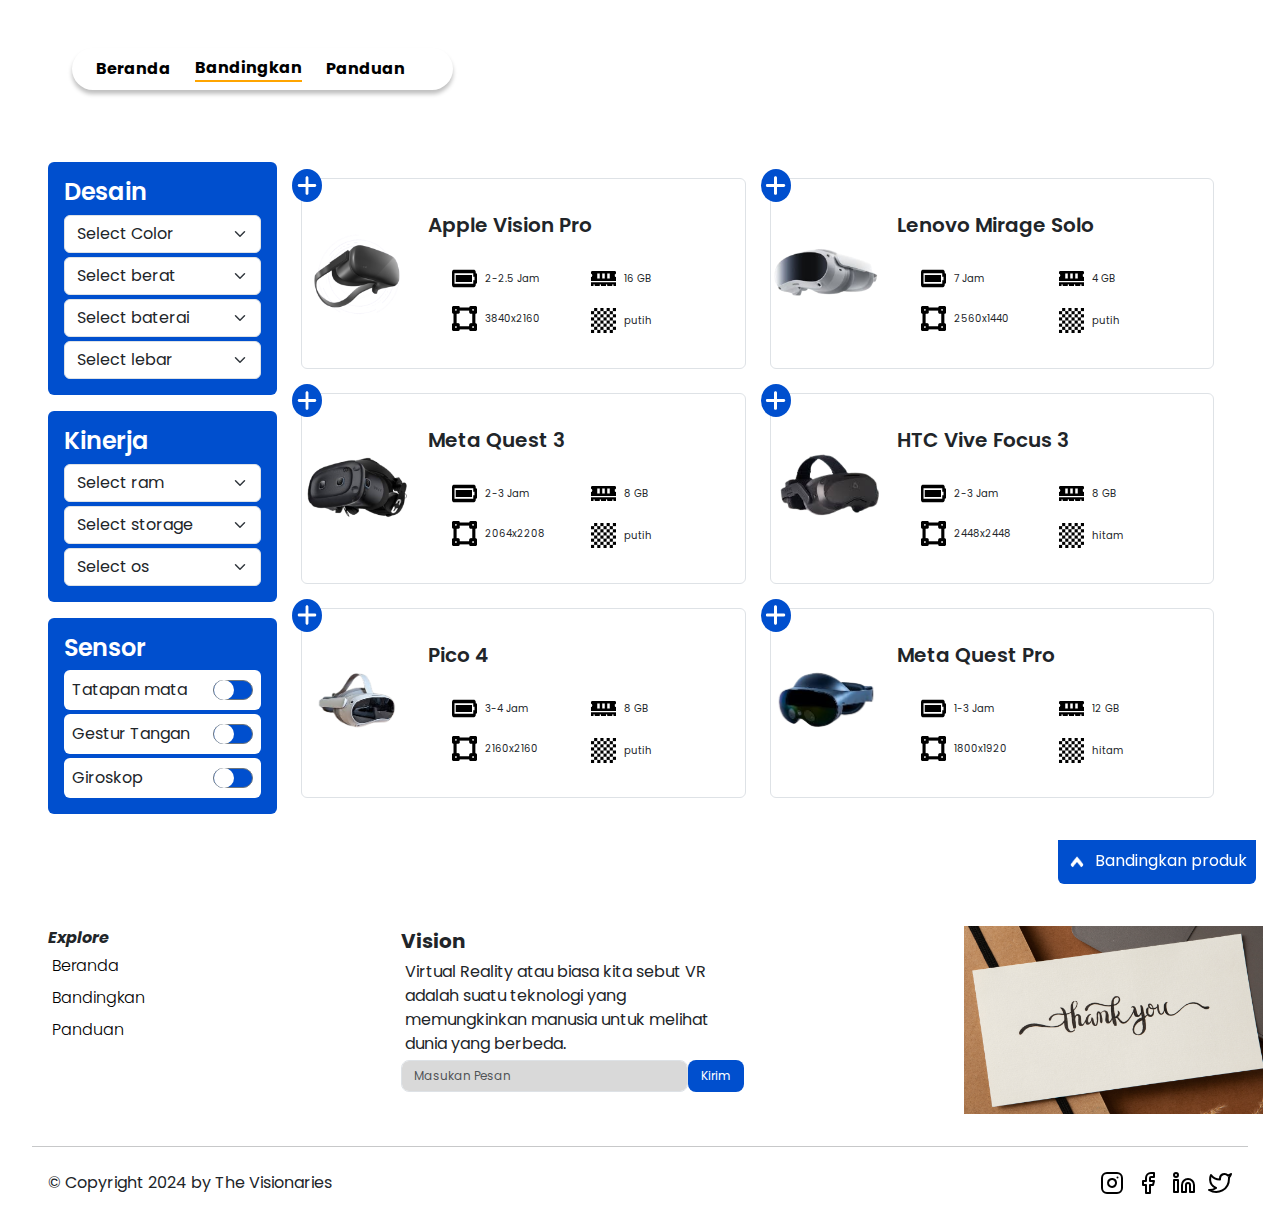
==== commit 2e3d9413: "nav active" ====
--- a/page-extra/page-bandingkan.html
+++ b/page-extra/page-bandingkan.html
@@ -93,10 +93,10 @@
         <ul
           class="nav-content d-flex justify-content-center align-items-center gap-4 w-auto bg-white p-2 ps-4 pe-4 rounded rounded-5"
         >
-          <li class="nav-item active">
+          <li class="nav-item">
             <a href="../index.html">Beranda</a>
           </li>
-          <li class="nav-item">
+          <li class="nav-item active">
             <a href="page-bandingkan.html">Bandingkan</a>
           </li>
           <li class="nav-item">
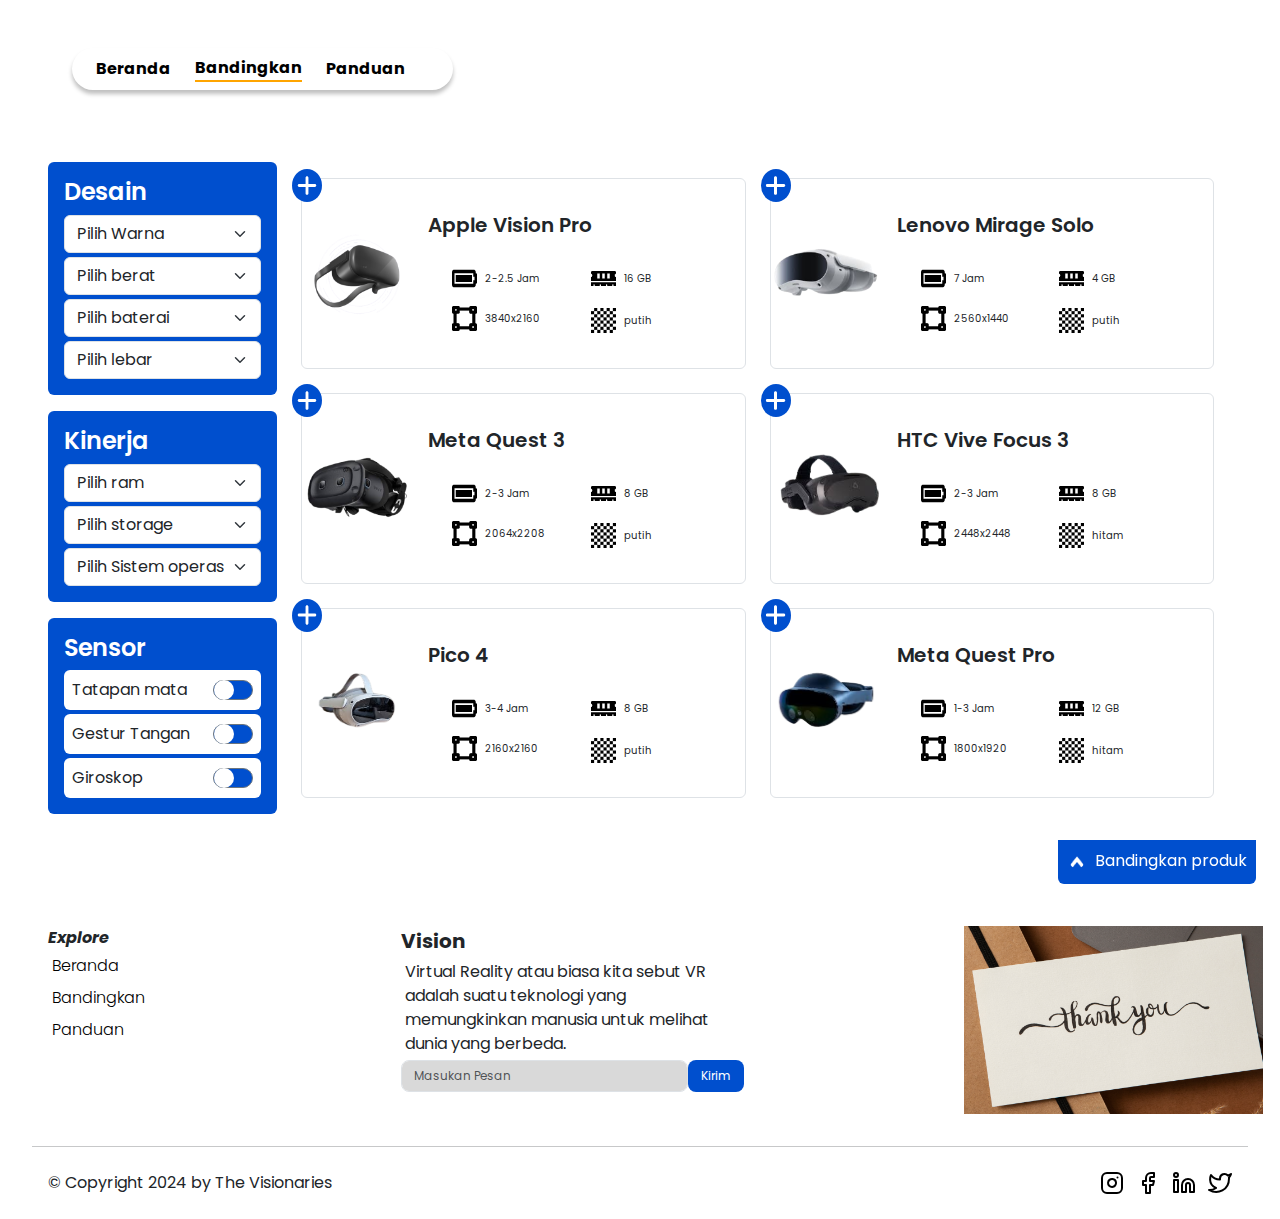
==== commit 9696704f: "fix" ====
--- a/page-extra/page-bandingkan.html
+++ b/page-extra/page-bandingkan.html
@@ -319,13 +319,6 @@
       <!-- Footer - Spec end -->
     </section-bandingkan>
 
-    <!-- <script src="https://cdn.jsdelivr.net/npm/bootstrap@5.3.3/dist/js/bootstrap.bundle.min.js"
-    integrity="sha384-YvpcrYf0tY3lHB60NNkmXc5s9fDVZLESaAA55NDzOxhy9GkcIdslK1eN7N6jIeHz"
-    crossorigin="anonymous"></script>
-  <script src="https://unpkg.com/aos@2.3.1/dist/aos.js"></script>
-  <script>
-    AOS.init();
-  </script> -->
     <script src="../assets/js/script-bandingkan.js"></script>
     <script src="../assets/js/img-slide.js"></script>
     <script src="../assets/js/send-data-bandingkan.js"></script>
--- a/assets/css/style-bandingkan.css
+++ b/assets/css/style-bandingkan.css
@@ -16,6 +16,11 @@
 body {
   overflow-x: hidden;
 }
+
+.gray-background {
+  filter: grayscale(1);
+} 
+
 /* Content - bandingkan start */
 div.konten-items {
   width: 48.6%;
--- a/assets/css/footer.css
+++ b/assets/css/footer.css
@@ -36,7 +36,7 @@
   }
 
   .footer .bottom p {
-    font-size: 20px;
+    font-size: 16px;
   }
 
   .footer .data-desc-2 button:hover {
@@ -58,11 +58,11 @@
     width: 30%;
   }
   .footer .data-desc-1 ul li {
-    font-size: 20px;
+    font-size: 16px;
   }
 
   .footer .data-desc-2 ul li {
-    font-size: 20px;
+    font-size: 16px;
   }
   .footer .data-desc-2 ul li.judul-desc {
     font-size: 24px;
